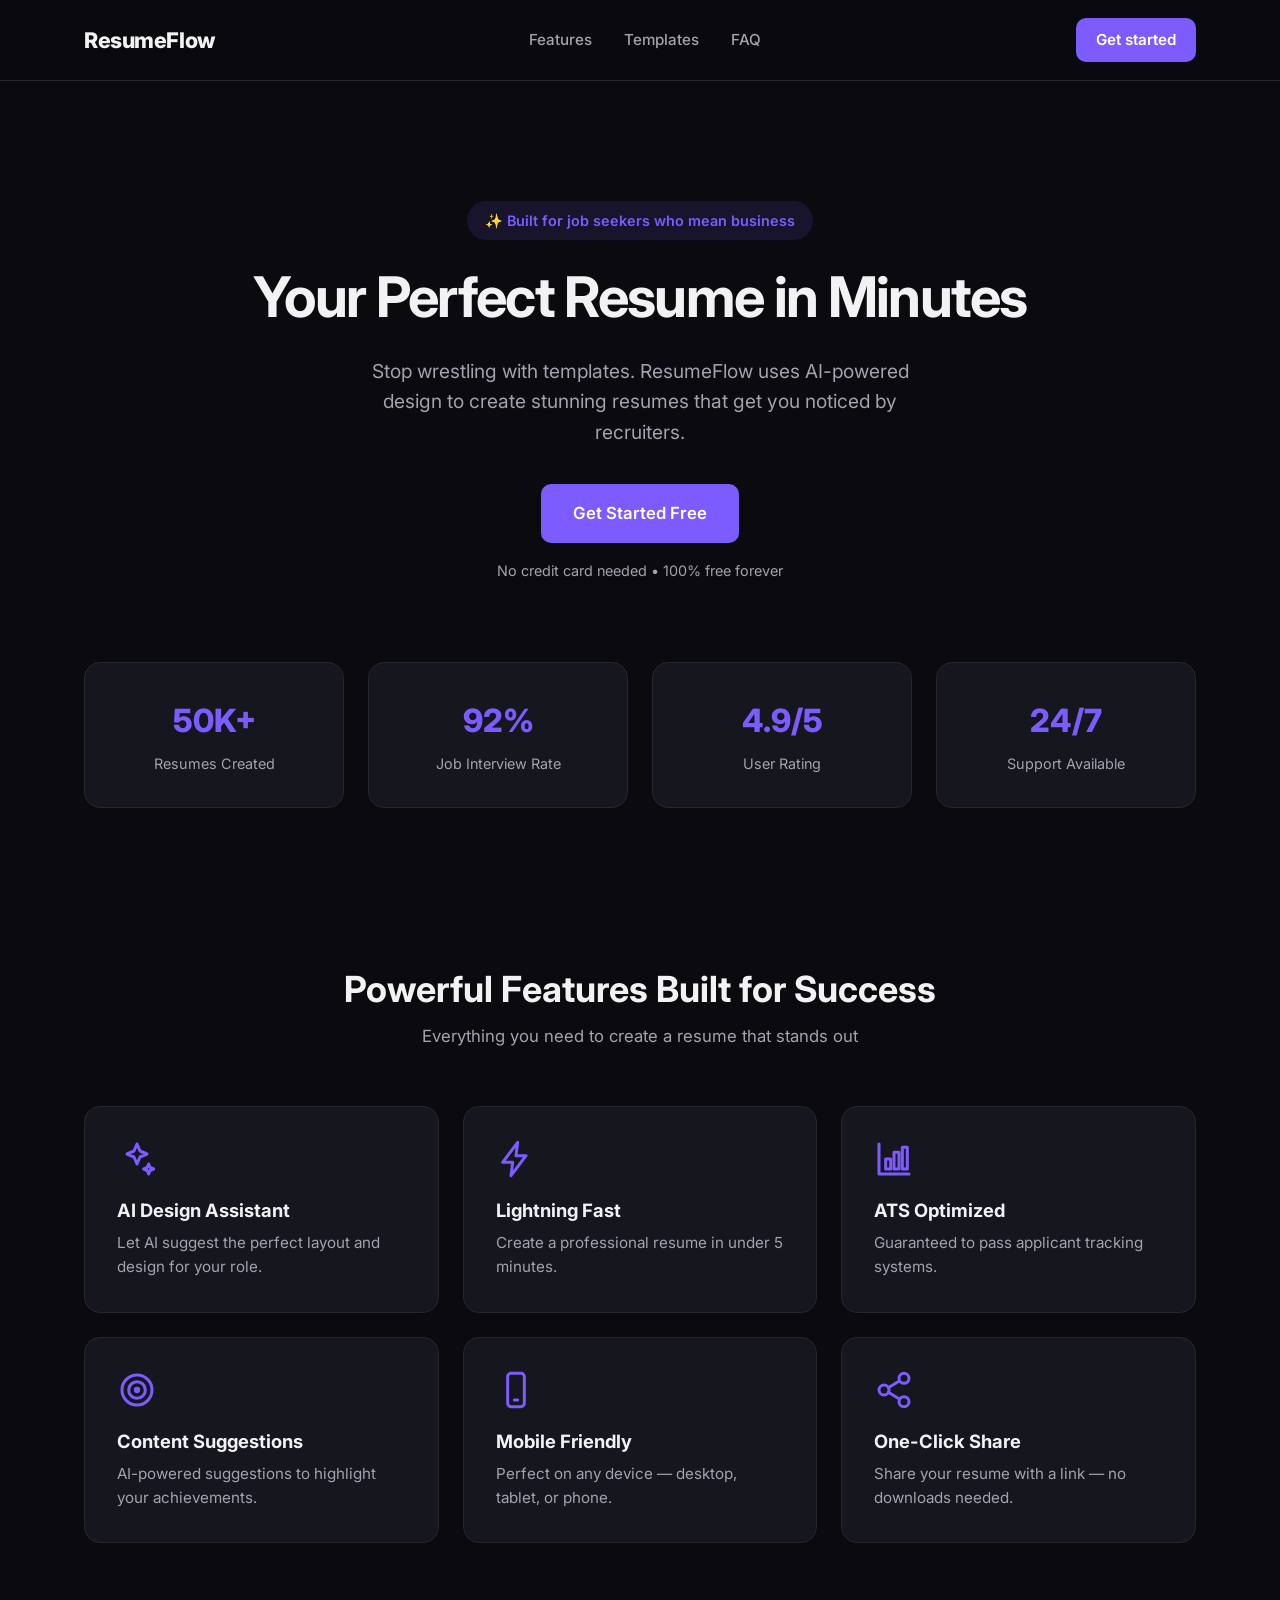
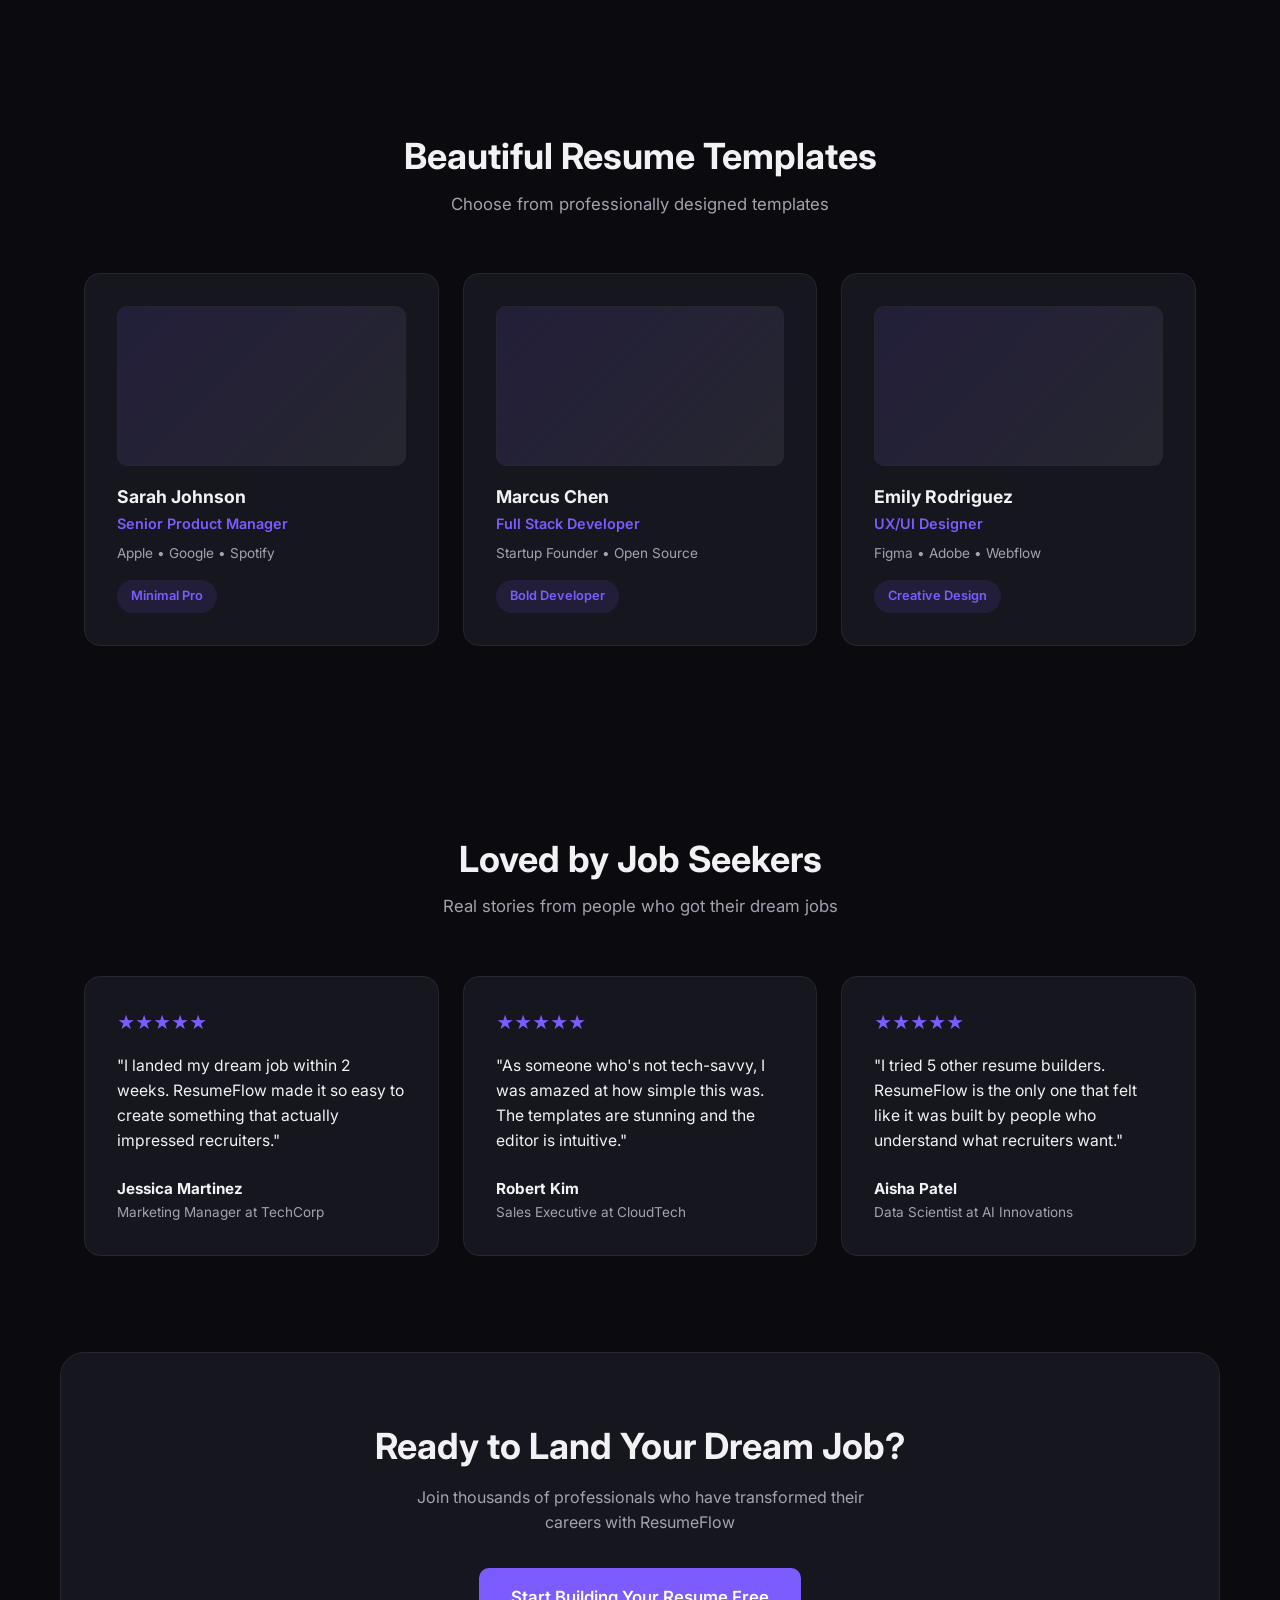
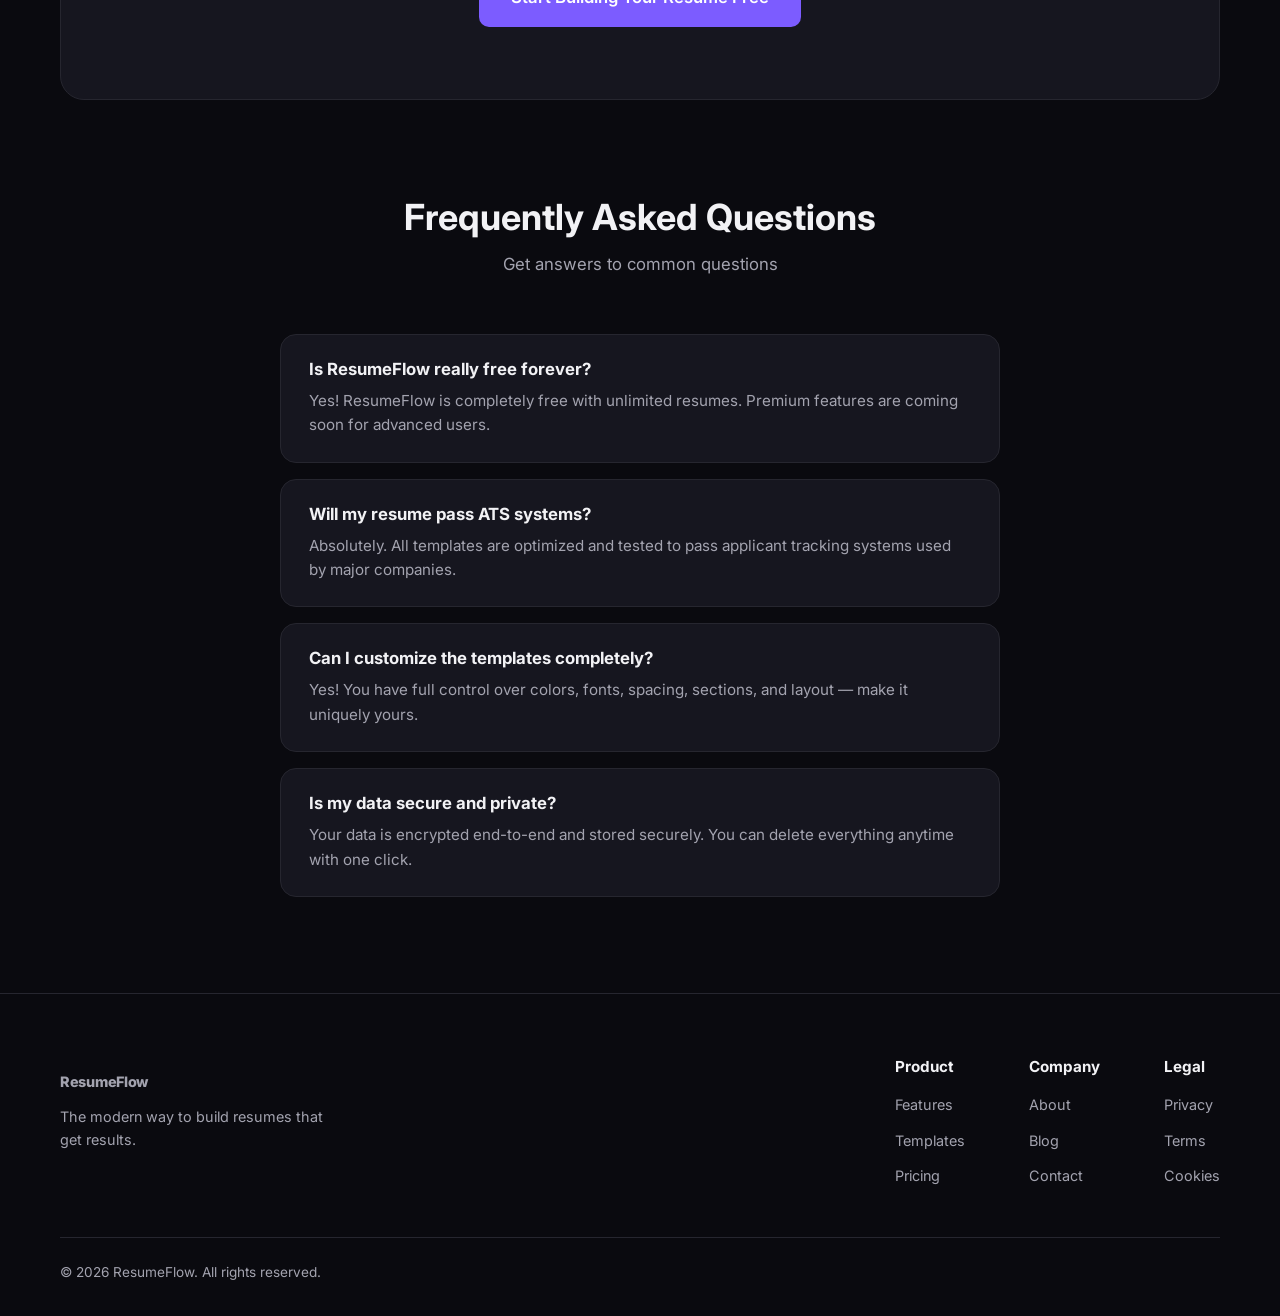
==== index.html @ ab1d0e06 "resume product landing page" ====
<!DOCTYPE html>
<html lang="en">
<head>
  <meta charset="UTF-8" />
  <meta name="viewport" content="width=device-width, initial-scale=1.0" />
  <title>ResumeFlow — Build Your Professional Resume Online</title>
  <meta name="description" content="Create a stunning resume in minutes with ResumeFlow. Professional templates, easy editing, and instant export. Free forever." />
  <link rel="preconnect" href="https://fonts.googleapis.com">
  <link rel="preconnect" href="https://fonts.gstatic.com" crossorigin>
  <link href="https://fonts.googleapis.com/css2?family=Inter:wght@400;500;600;700;800&display=swap" rel="stylesheet">
  <link rel="stylesheet" href="style.css" />
</head>
<body>

  <header class="site-header">
    <nav class="navbar">
      <a href="#" class="logo">ResumeFlow</a>
      <ul class="nav-links">
        <li><a href="#features">Features</a></li>
        <li><a href="#templates">Templates</a></li>
        <li><a href="#faq">FAQ</a></li>
      </ul>
      <a href="#" class="btn btn-primary btn-small">Get started</a>
    </nav>
  </header>

  <main>

    <!-- Hero -->
    <section class="hero">
      <p class="eyebrow">✨ Built for job seekers who mean business</p>
      <h1 id="hero-headline">Your Perfect Resume in Minutes</h1>
      <p class="hero-description">
        Stop wrestling with templates. ResumeFlow uses AI-powered design to create
        stunning resumes that get you noticed by recruiters.
      </p>
      <a href="#" class="btn btn-primary btn-large">Get Started Free</a>
      <p class="reassurance">No credit card needed &bull; 100% free forever</p>
    </section>

    <!-- Stats strip -->
    <section class="stats" aria-label="ResumeFlow usage statistics">
      <article class="stat-card">
        <p class="stat-number">50K+</p>
        <p class="stat-label">Resumes Created</p>
      </article>
      <article class="stat-card">
        <p class="stat-number">92%</p>
        <p class="stat-label">Job Interview Rate</p>
      </article>
      <article class="stat-card">
        <p class="stat-number">4.9/5</p>
        <p class="stat-label">User Rating</p>
      </article>
      <article class="stat-card">
        <p class="stat-number">24/7</p>
        <p class="stat-label">Support Available</p>
      </article>
    </section>

    <!-- Features -->
    <section class="features" id="features">
      <h2>Powerful Features Built for Success</h2>
      <p class="section-subtitle">Everything you need to create a resume that stands out</p>

      <div class="card-grid">
        <article class="card">
          <img src="images/icon-ai.svg" alt="AI design icon" class="card-icon" />
          <h3>AI Design Assistant</h3>
          <p>Let AI suggest the perfect layout and design for your role.</p>
        </article>
        <article class="card">
          <img src="images/icon-fast.svg" alt="Lightning bolt icon" class="card-icon" />
          <h3>Lightning Fast</h3>
          <p>Create a professional resume in under 5 minutes.</p>
        </article>
        <article class="card">
          <img src="images/icon-ats.svg" alt="Chart icon" class="card-icon" />
          <h3>ATS Optimized</h3>
          <p>Guaranteed to pass applicant tracking systems.</p>
        </article>
        <article class="card">
          <img src="images/icon-target.svg" alt="Target icon" class="card-icon" />
          <h3>Content Suggestions</h3>
          <p>AI-powered suggestions to highlight your achievements.</p>
        </article>
        <article class="card">
          <img src="images/icon-mobile.svg" alt="Mobile phone icon" class="card-icon" />
          <h3>Mobile Friendly</h3>
          <p>Perfect on any device — desktop, tablet, or phone.</p>
        </article>
        <article class="card">
          <img src="images/icon-share.svg" alt="Link icon" class="card-icon" />
          <h3>One-Click Share</h3>
          <p>Share your resume with a link — no downloads needed.</p>
        </article>
      </div>
    </section>

    <!-- Templates -->
    <section class="templates" id="templates">
      <h2>Beautiful Resume Templates</h2>
      <p class="section-subtitle">Choose from professionally designed templates</p>

      <div class="card-grid template-grid">
        <article class="card template-card">
          <div class="template-preview" aria-hidden="true"></div>
          <h3>Sarah Johnson</h3>
          <p class="template-role">Senior Product Manager</p>
          <p class="template-tags">Apple &bull; Google &bull; Spotify</p>
          <span class="template-label">Minimal Pro</span>
        </article>
        <article class="card template-card">
          <div class="template-preview" aria-hidden="true"></div>
          <h3>Marcus Chen</h3>
          <p class="template-role">Full Stack Developer</p>
          <p class="template-tags">Startup Founder &bull; Open Source</p>
          <span class="template-label">Bold Developer</span>
        </article>
        <article class="card template-card">
          <div class="template-preview" aria-hidden="true"></div>
          <h3>Emily Rodriguez</h3>
          <p class="template-role">UX/UI Designer</p>
          <p class="template-tags">Figma &bull; Adobe &bull; Webflow</p>
          <span class="template-label">Creative Design</span>
        </article>
      </div>
    </section>

    <!-- Testimonials -->
    <section class="testimonials">
      <h2>Loved by Job Seekers</h2>
      <p class="section-subtitle">Real stories from people who got their dream jobs</p>

      <div class="card-grid">
        <article class="card testimonial-card">
          <p class="stars" aria-label="5 out of 5 stars">★★★★★</p>
          <p class="quote">"I landed my dream job within 2 weeks. ResumeFlow made it so easy to create something that actually impressed recruiters."</p>
          <p class="testimonial-name">Jessica Martinez</p>
          <p class="testimonial-role">Marketing Manager at TechCorp</p>
        </article>
        <article class="card testimonial-card">
          <p class="stars" aria-label="5 out of 5 stars">★★★★★</p>
          <p class="quote">"As someone who's not tech-savvy, I was amazed at how simple this was. The templates are stunning and the editor is intuitive."</p>
          <p class="testimonial-name">Robert Kim</p>
          <p class="testimonial-role">Sales Executive at CloudTech</p>
        </article>
        <article class="card testimonial-card">
          <p class="stars" aria-label="5 out of 5 stars">★★★★★</p>
          <p class="quote">"I tried 5 other resume builders. ResumeFlow is the only one that felt like it was built by people who understand what recruiters want."</p>
          <p class="testimonial-name">Aisha Patel</p>
          <p class="testimonial-role">Data Scientist at AI Innovations</p>
        </article>
      </div>
    </section>

    <!-- CTA band -->
    <section class="cta-band">
      <h2>Ready to Land Your Dream Job?</h2>
      <p>Join thousands of professionals who have transformed their careers with ResumeFlow</p>
      <a href="#" class="btn btn-primary btn-large">Start Building Your Resume Free</a>
    </section>

    <!-- FAQ -->
    <section class="faq" id="faq">
      <h2>Frequently Asked Questions</h2>
      <p class="section-subtitle">Get answers to common questions</p>

      <div class="faq-list">
        <article class="faq-item">
          <h3>Is ResumeFlow really free forever?</h3>
          <p>Yes! ResumeFlow is completely free with unlimited resumes. Premium features are coming soon for advanced users.</p>
        </article>
        <article class="faq-item">
          <h3>Will my resume pass ATS systems?</h3>
          <p>Absolutely. All templates are optimized and tested to pass applicant tracking systems used by major companies.</p>
        </article>
        <article class="faq-item">
          <h3>Can I customize the templates completely?</h3>
          <p>Yes! You have full control over colors, fonts, spacing, sections, and layout — make it uniquely yours.</p>
        </article>
        <article class="faq-item">
          <h3>Is my data secure and private?</h3>
          <p>Your data is encrypted end-to-end and stored securely. You can delete everything anytime with one click.</p>
        </article>
      </div>
    </section>

  </main>

  <footer class="site-footer">
    <div class="footer-top">
      <div class="footer-brand">
        <p class="logo">ResumeFlow</p>
        <p>The modern way to build resumes that get results.</p>
      </div>

      <div class="footer-links">
        <div class="footer-col">
          <h4>Product</h4>
          <ul>
            <li><a href="#features">Features</a></li>
            <li><a href="#templates">Templates</a></li>
            <li><a href="#">Pricing</a></li>
          </ul>
        </div>
        <div class="footer-col">
          <h4>Company</h4>
          <ul>
            <li><a href="#">About</a></li>
            <li><a href="#">Blog</a></li>
            <li><a href="#">Contact</a></li>
          </ul>
        </div>
        <div class="footer-col">
          <h4>Legal</h4>
          <ul>
            <li><a href="#">Privacy</a></li>
            <li><a href="#">Terms</a></li>
            <li><a href="#">Cookies</a></li>
          </ul>
        </div>
      </div>
    </div>

    <p class="copyright">&copy; <span id="year"></span> ResumeFlow. All rights reserved.</p>
  </footer>

  <script src="script.js"></script>
</body>
</html>
---- style.css ----
/* -------------------------------------------------
   ResumeFlow — style.css
   Dark theme, single violet accent, rounded cards
------------------------------------------------- */

:root {
  --bg: #0a0a0f;
  --bg-alt: #111117;
  --card-bg: #16161f;
  --card-border: #26262f;
  --text: #f2f2f5;
  --text-muted: #a3a3af;
  --accent: #7c5cff;
  --accent-hover: #6a49f2;
  --accent-soft: rgba(124, 92, 255, 0.12);
  --radius: 16px;
  --max-width: 1160px;
}

* {
  margin: 0;
  padding: 0;
  box-sizing: border-box;
}

body {
  background-color: var(--bg);
  color: var(--text);
  font-family: "Inter", system-ui, -apple-system, sans-serif;
  line-height: 1.6;
  -webkit-font-smoothing: antialiased;
}

img {
  max-width: 100%;
  display: block;
}

a {
  color: inherit;
  text-decoration: none;
}

section {
  padding: 96px 24px;
  max-width: var(--max-width);
  margin: 0 auto;
}

h1, h2, h3, h4 {
  font-weight: 700;
  line-height: 1.2;
}

h2 {
  font-size: 2.25rem;
  text-align: center;
}

.section-subtitle {
  text-align: center;
  color: var(--text-muted);
  margin-top: 12px;
  font-size: 1.05rem;
}

/* Buttons */
.btn {
  display: inline-block;
  border-radius: 10px;
  font-weight: 600;
  text-align: center;
  transition: background-color 0.2s ease, transform 0.15s ease;
}

.btn-primary {
  background-color: var(--accent);
  color: #ffffff;
}

.btn-primary:hover {
  background-color: var(--accent-hover);
  transform: translateY(-1px);
}

.btn-small {
  padding: 10px 20px;
  font-size: 0.95rem;
}

.btn-large {
  padding: 16px 32px;
  font-size: 1.05rem;
}

/* Header / Nav */
.site-header {
  border-bottom: 1px solid var(--card-border);
  background-color: rgba(10, 10, 15, 0.85);
  backdrop-filter: blur(8px);
  position: sticky;
  top: 0;
  z-index: 10;
}

.navbar {
  max-width: var(--max-width);
  margin: 0 auto;
  padding: 18px 24px;
  display: flex;
  align-items: center;
  justify-content: space-between;
  gap: 24px;
}

.logo {
  font-size: 1.35rem;
  font-weight: 800;
  letter-spacing: -0.02em;
}

.nav-links {
  list-style: none;
  display: flex;
  gap: 32px;
  flex: 1;
  justify-content: center;
}

.nav-links a {
  color: var(--text-muted);
  font-weight: 500;
  font-size: 0.95rem;
}

.nav-links a:hover {
  color: var(--text);
}

/* Hero */
.hero {
  text-align: center;
  padding-top: 120px;
  padding-bottom: 80px;
}

.eyebrow {
  display: inline-block;
  background-color: var(--accent-soft);
  color: var(--accent);
  padding: 8px 18px;
  border-radius: 999px;
  font-size: 0.9rem;
  font-weight: 600;
  margin-bottom: 24px;
}

.hero h1 {
  font-size: 3.5rem;
  letter-spacing: -0.03em;
  max-width: 780px;
  margin: 0 auto 24px;
}

.hero-description {
  color: var(--text-muted);
  font-size: 1.2rem;
  max-width: 600px;
  margin: 0 auto 36px;
}

.reassurance {
  color: var(--text-muted);
  font-size: 0.9rem;
  margin-top: 16px;
}

/* Stats strip */
.stats {
  display: grid;
  grid-template-columns: repeat(4, 1fr);
  gap: 24px;
  padding-top: 0;
  padding-bottom: 64px;
}

.stat-card {
  text-align: center;
  padding: 32px 16px;
  background-color: var(--card-bg);
  border: 1px solid var(--card-border);
  border-radius: var(--radius);
}

.stat-number {
  font-size: 2rem;
  font-weight: 800;
  color: var(--accent);
}

.stat-label {
  color: var(--text-muted);
  font-size: 0.9rem;
  margin-top: 6px;
}

/* Card grid (shared by features, templates, testimonials) */
.card-grid {
  display: grid;
  grid-template-columns: repeat(3, 1fr);
  gap: 24px;
  margin-top: 56px;
}

.card {
  background-color: var(--card-bg);
  border: 1px solid var(--card-border);
  border-radius: var(--radius);
  padding: 32px;
}

/* Features */
.card-icon {
  width: 40px;
  height: 40px;
  margin-bottom: 20px;
}

.features .card h3 {
  font-size: 1.15rem;
  margin-bottom: 10px;
}

.features .card p {
  color: var(--text-muted);
  font-size: 0.95rem;
}

/* Templates */
.template-preview {
  height: 160px;
  border-radius: 10px;
  margin-bottom: 20px;
  background: linear-gradient(135deg, var(--accent-soft), var(--card-border));
  border: 1px solid var(--card-border);
}

.template-card h3 {
  font-size: 1.1rem;
  margin-bottom: 4px;
}

.template-role {
  color: var(--accent);
  font-size: 0.9rem;
  font-weight: 600;
  margin-bottom: 8px;
}

.template-tags {
  color: var(--text-muted);
  font-size: 0.85rem;
  margin-bottom: 16px;
}

.template-label {
  display: inline-block;
  background-color: var(--accent-soft);
  color: var(--accent);
  font-size: 0.8rem;
  font-weight: 600;
  padding: 6px 14px;
  border-radius: 999px;
}

/* Testimonials */
.stars {
  color: var(--accent);
  font-size: 1.1rem;
  margin-bottom: 16px;
}

.quote {
  font-size: 0.98rem;
  margin-bottom: 24px;
}

.testimonial-name {
  font-weight: 700;
  font-size: 0.95rem;
}

.testimonial-role {
  color: var(--text-muted);
  font-size: 0.85rem;
}

/* CTA band */
.cta-band {
  text-align: center;
  background-color: var(--card-bg);
  border: 1px solid var(--card-border);
  border-radius: 24px;
  max-width: var(--max-width);
  padding: 72px 24px;
}

.cta-band h2 {
  margin-bottom: 16px;
}

.cta-band p {
  color: var(--text-muted);
  max-width: 500px;
  margin: 0 auto 32px;
}

/* FAQ */
.faq-list {
  max-width: 720px;
  margin: 56px auto 0;
  display: flex;
  flex-direction: column;
  gap: 16px;
}

.faq-item {
  background-color: var(--card-bg);
  border: 1px solid var(--card-border);
  border-radius: var(--radius);
  padding: 24px 28px;
}

.faq-item h3 {
  font-size: 1.05rem;
  margin-bottom: 10px;
}

.faq-item p {
  color: var(--text-muted);
  font-size: 0.95rem;
}

/* Footer */
.site-footer {
  border-top: 1px solid var(--card-border);
  padding: 64px 24px 32px;
}

.footer-top {
  max-width: var(--max-width);
  margin: 0 auto;
  display: flex;
  justify-content: space-between;
  gap: 48px;
  flex-wrap: wrap;
  margin-bottom: 48px;
}

.footer-brand p {
  color: var(--text-muted);
  margin-top: 12px;
  max-width: 280px;
  font-size: 0.9rem;
}

.footer-links {
  display: flex;
  gap: 64px;
  flex-wrap: wrap;
}

.footer-col h4 {
  font-size: 0.95rem;
  margin-bottom: 16px;
}

.footer-col ul {
  list-style: none;
  display: flex;
  flex-direction: column;
  gap: 10px;
}

.footer-col a {
  color: var(--text-muted);
  font-size: 0.9rem;
}

.footer-col a:hover {
  color: var(--text);
}

.copyright {
  max-width: var(--max-width);
  margin: 0 auto;
  color: var(--text-muted);
  font-size: 0.85rem;
  border-top: 1px solid var(--card-border);
  padding-top: 24px;
}

/* -------------------------------------------------
   Responsive
------------------------------------------------- */

@media (max-width: 900px) {
  .stats {
    grid-template-columns: repeat(2, 1fr);
  }

  .card-grid {
    grid-template-columns: repeat(2, 1fr);
  }

  .hero h1 {
    font-size: 2.75rem;
  }
}

@media (max-width: 640px) {
  section {
    padding: 64px 20px;
  }

  .navbar {
    flex-wrap: wrap;
    gap: 16px;
  }

  .nav-links {
    order: 3;
    width: 100%;
    justify-content: center;
    gap: 20px;
  }

  .hero {
    padding-top: 64px;
  }

  .hero h1 {
    font-size: 2.1rem;
  }

  .hero-description {
    font-size: 1.05rem;
  }

  .stats {
    grid-template-columns: 1fr 1fr;
  }

  .card-grid {
    grid-template-columns: 1fr;
  }

  .footer-top {
    flex-direction: column;
  }

  .footer-links {
    gap: 32px;
  }
}
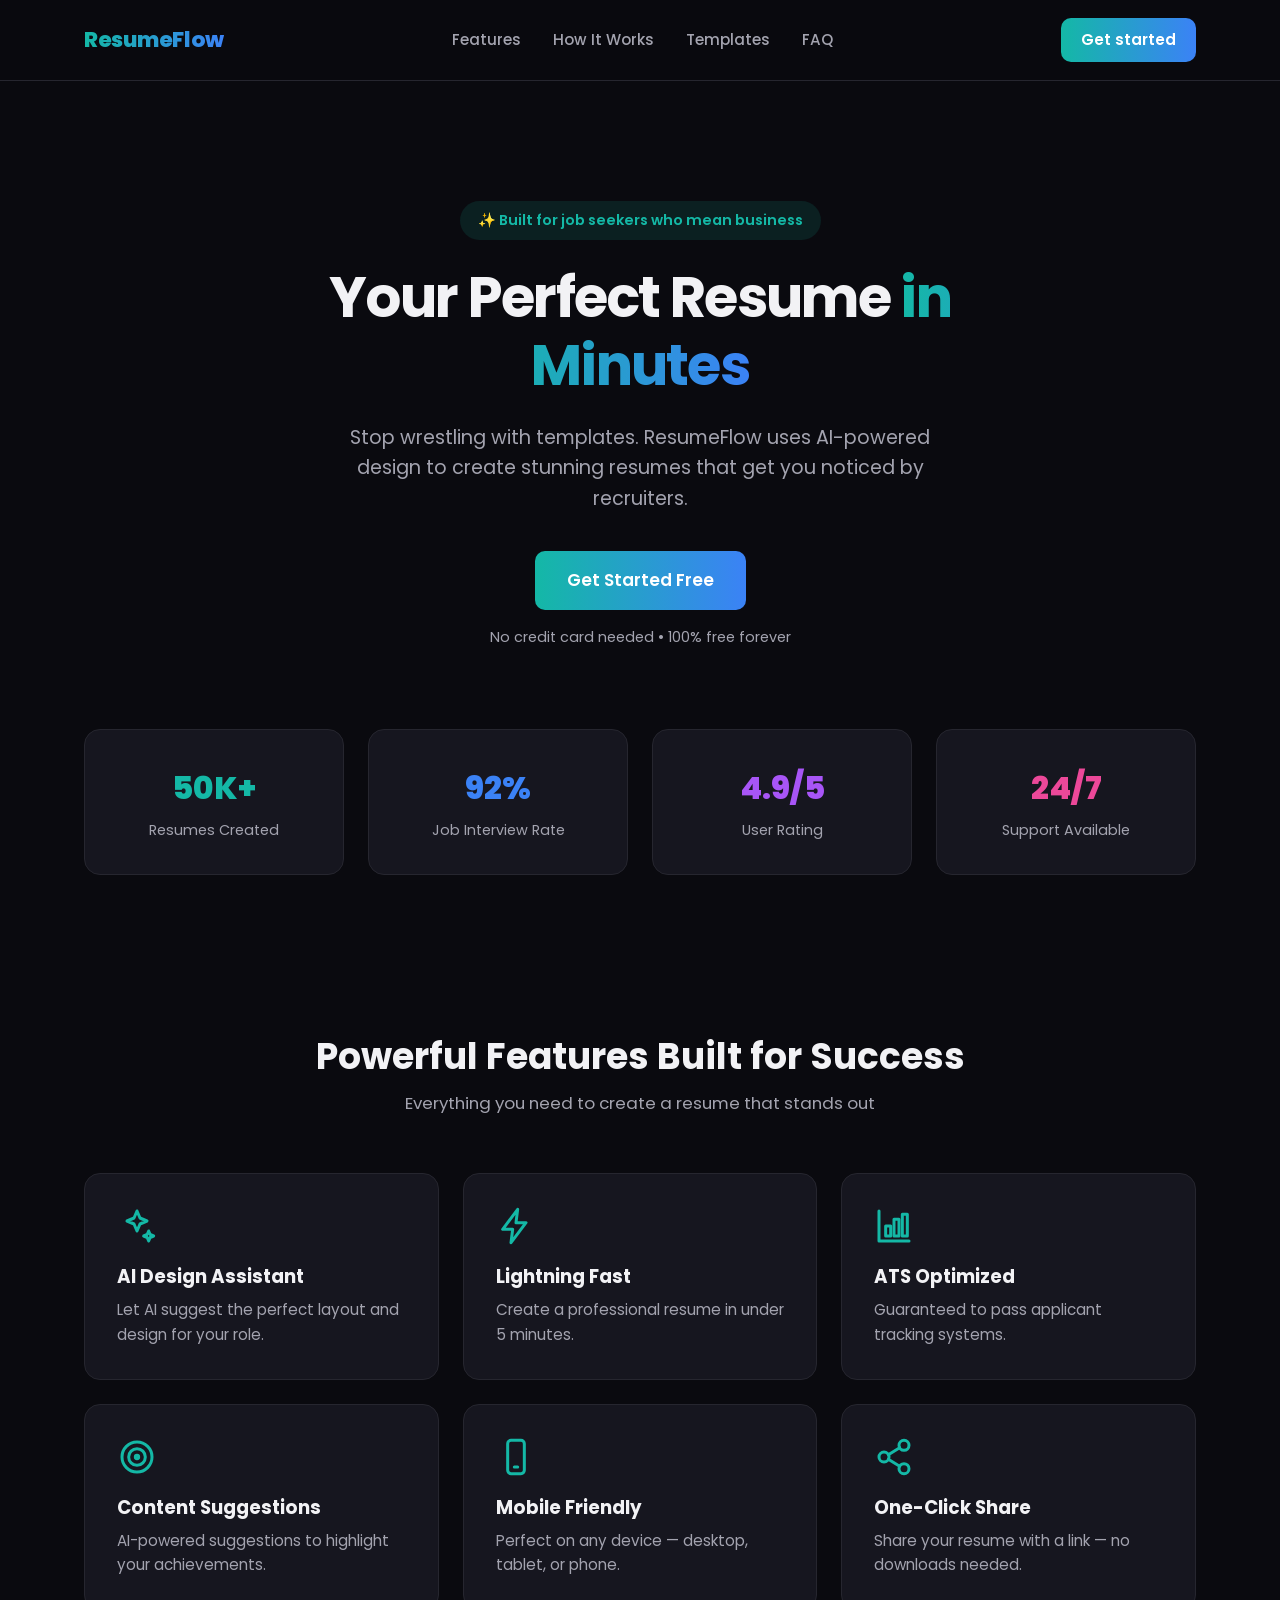
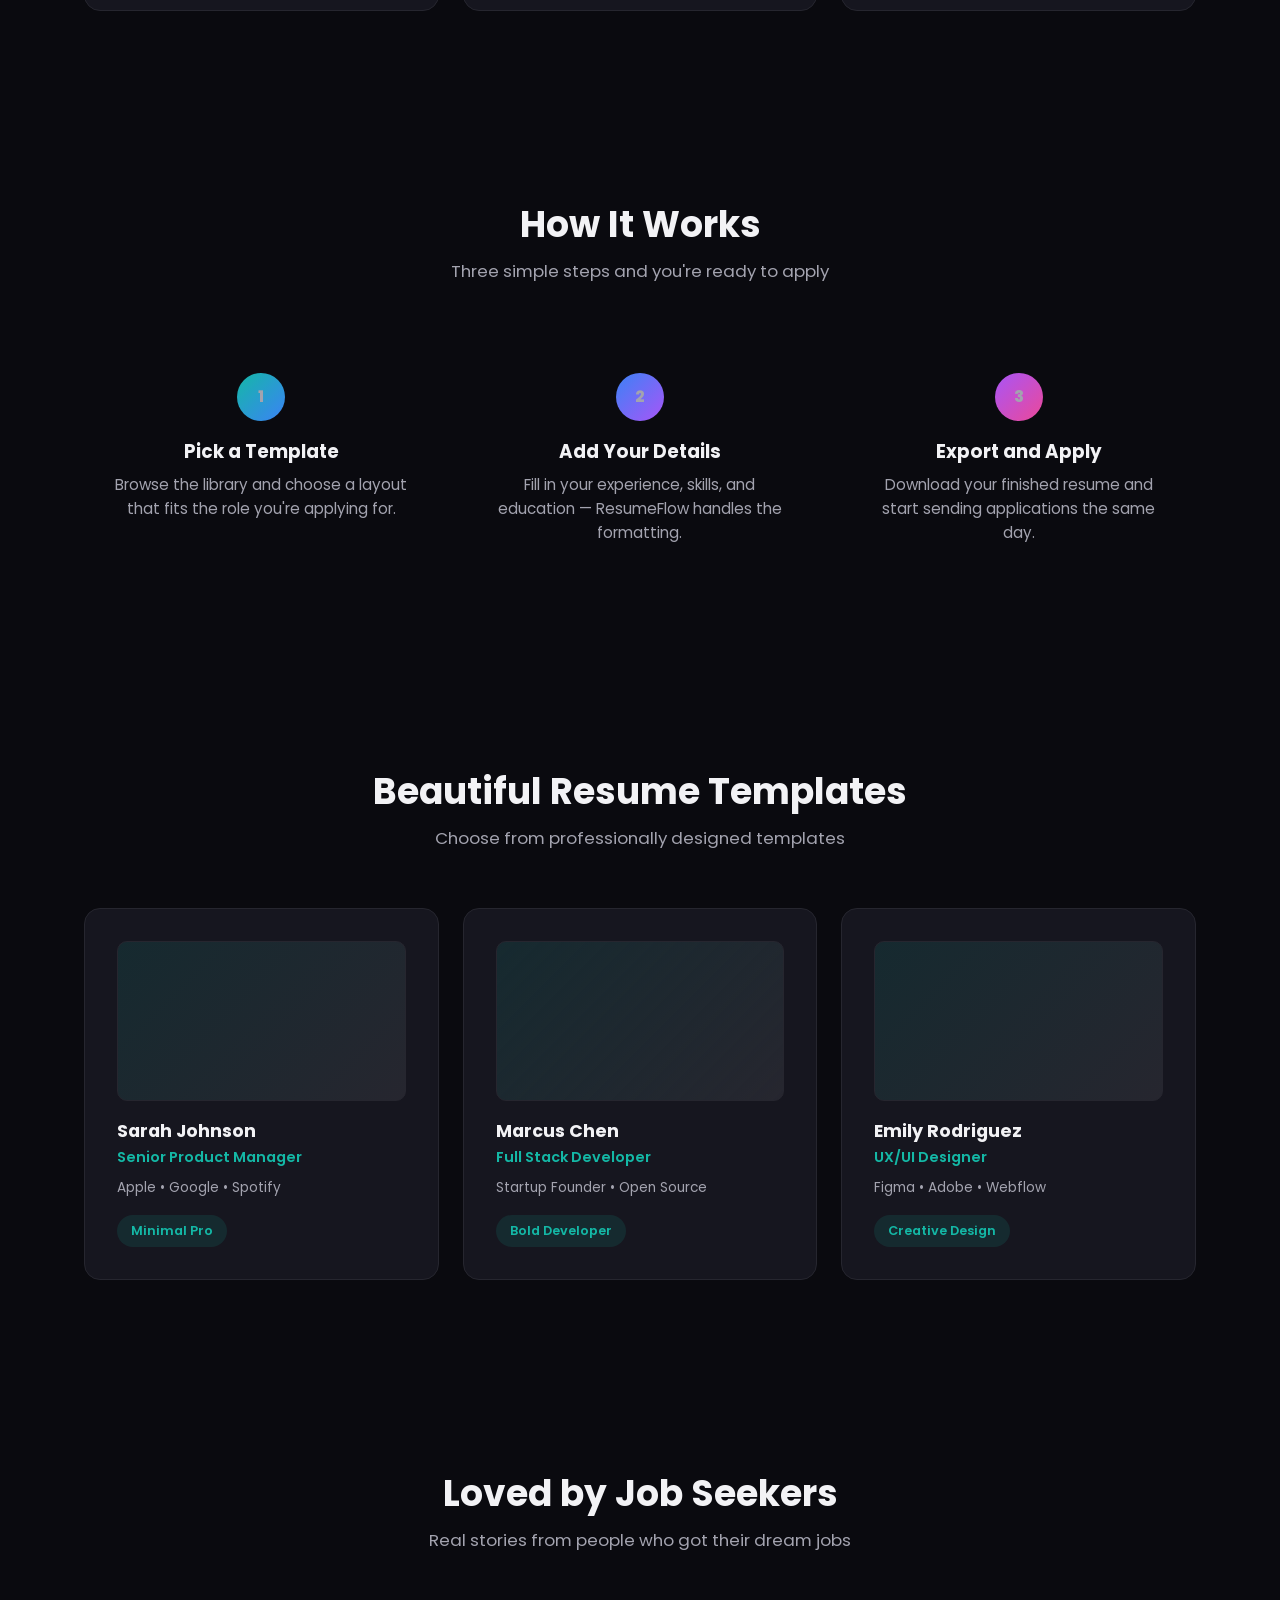
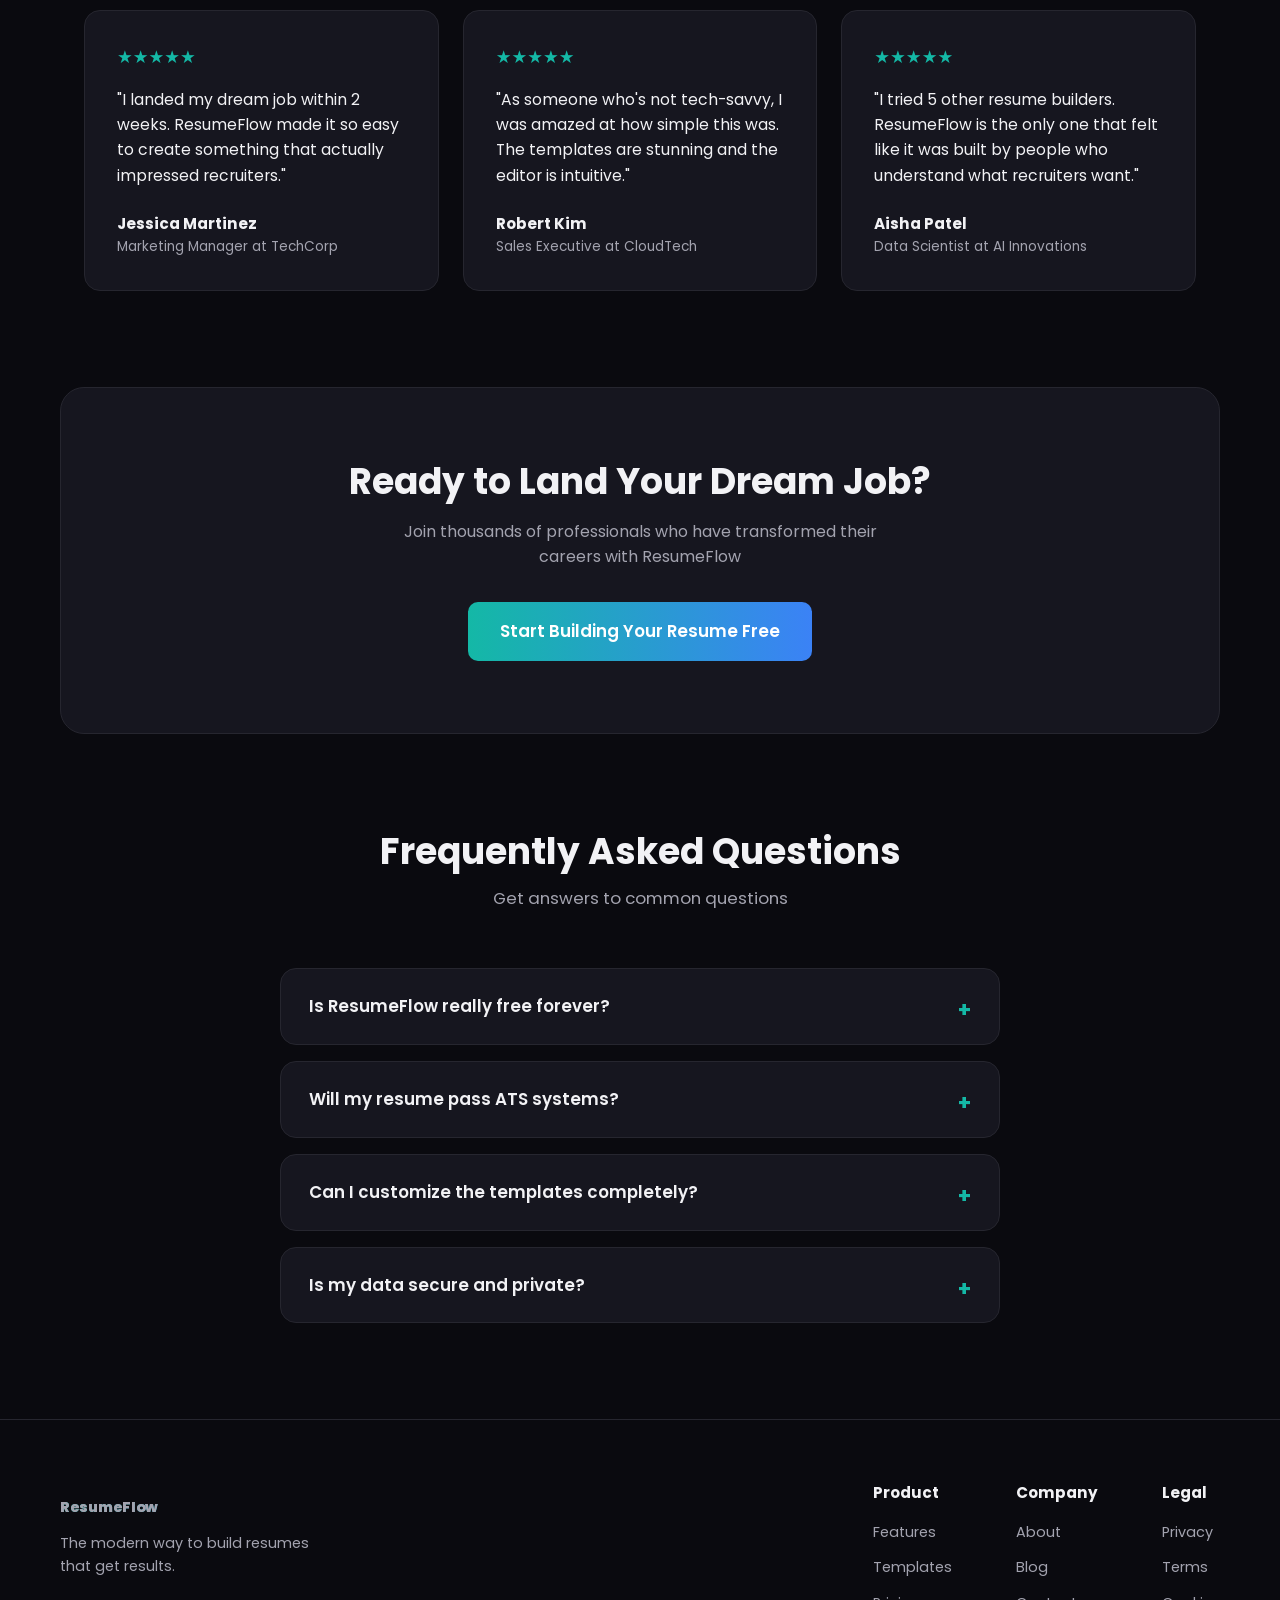
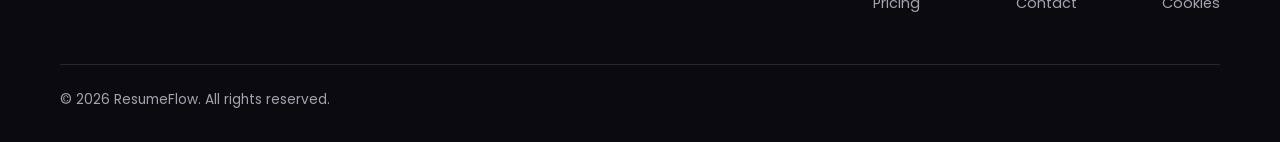
==== commit 689350bd: "update colors typography and add how it works section" ====
--- a/index.html
+++ b/index.html
@@ -7,7 +7,7 @@
   <meta name="description" content="Create a stunning resume in minutes with ResumeFlow. Professional templates, easy editing, and instant export. Free forever." />
   <link rel="preconnect" href="https://fonts.googleapis.com">
   <link rel="preconnect" href="https://fonts.gstatic.com" crossorigin>
-  <link href="https://fonts.googleapis.com/css2?family=Inter:wght@400;500;600;700;800&display=swap" rel="stylesheet">
+  <link href="https://fonts.googleapis.com/css2?family=Poppins:wght@400;500;600;700;800&display=swap" rel="stylesheet">
   <link rel="stylesheet" href="style.css" />
 </head>
 <body>
@@ -17,6 +17,7 @@
       <a href="#" class="logo">ResumeFlow</a>
       <ul class="nav-links">
         <li><a href="#features">Features</a></li>
+        <li><a href="#how-it-works">How It Works</a></li>
         <li><a href="#templates">Templates</a></li>
         <li><a href="#faq">FAQ</a></li>
       </ul>
@@ -28,8 +29,8 @@
 
     <!-- Hero -->
     <section class="hero">
-      <p class="eyebrow">✨ Built for job seekers who mean business</p>
-      <h1 id="hero-headline">Your Perfect Resume in Minutes</h1>
+      <p class="eyebrow" id="hero-eyebrow"></p>
+      <h1 id="hero-headline">Your Perfect Resume <strong class="highlight">in Minutes</strong></h1>
       <p class="hero-description">
         Stop wrestling with templates. ResumeFlow uses AI-powered design to create
         stunning resumes that get you noticed by recruiters.
@@ -41,19 +42,19 @@
     <!-- Stats strip -->
     <section class="stats" aria-label="ResumeFlow usage statistics">
       <article class="stat-card">
-        <p class="stat-number">50K+</p>
+        <p class="stat-number stat-teal">50K+</p>
         <p class="stat-label">Resumes Created</p>
       </article>
       <article class="stat-card">
-        <p class="stat-number">92%</p>
+        <p class="stat-number stat-blue">92%</p>
         <p class="stat-label">Job Interview Rate</p>
       </article>
       <article class="stat-card">
-        <p class="stat-number">4.9/5</p>
+        <p class="stat-number stat-purple">4.9/5</p>
         <p class="stat-label">User Rating</p>
       </article>
       <article class="stat-card">
-        <p class="stat-number">24/7</p>
+        <p class="stat-number stat-pink">24/7</p>
         <p class="stat-label">Support Available</p>
       </article>
     </section>
@@ -93,6 +94,30 @@
           <img src="images/icon-share.svg" alt="Link icon" class="card-icon" />
           <h3>One-Click Share</h3>
           <p>Share your resume with a link — no downloads needed.</p>
+        </article>
+      </div>
+    </section>
+
+    <!-- How It Works -->
+    <section class="how-it-works" id="how-it-works">
+      <h2>How It Works</h2>
+      <p class="section-subtitle">Three simple steps and you're ready to apply</p>
+
+      <div class="steps-grid">
+        <article class="step-card">
+          <p class="step-number">1</p>
+          <h3>Pick a Template</h3>
+          <p>Browse the library and choose a layout that fits the role you're applying for.</p>
+        </article>
+        <article class="step-card">
+          <p class="step-number">2</p>
+          <h3>Add Your Details</h3>
+          <p>Fill in your experience, skills, and education — ResumeFlow handles the formatting.</p>
+        </article>
+        <article class="step-card">
+          <p class="step-number">3</p>
+          <h3>Export and Apply</h3>
+          <p>Download your finished resume and start sending applications the same day.</p>
         </article>
       </div>
     </section>
@@ -168,20 +193,28 @@
 
       <div class="faq-list">
         <article class="faq-item">
-          <h3>Is ResumeFlow really free forever?</h3>
-          <p>Yes! ResumeFlow is completely free with unlimited resumes. Premium features are coming soon for advanced users.</p>
-        </article>
-        <article class="faq-item">
-          <h3>Will my resume pass ATS systems?</h3>
-          <p>Absolutely. All templates are optimized and tested to pass applicant tracking systems used by major companies.</p>
-        </article>
-        <article class="faq-item">
-          <h3>Can I customize the templates completely?</h3>
-          <p>Yes! You have full control over colors, fonts, spacing, sections, and layout — make it uniquely yours.</p>
-        </article>
-        <article class="faq-item">
-          <h3>Is my data secure and private?</h3>
-          <p>Your data is encrypted end-to-end and stored securely. You can delete everything anytime with one click.</p>
+          <details>
+            <summary>Is ResumeFlow really free forever?</summary>
+            <p>Yes! ResumeFlow is completely free with unlimited resumes. Premium features are coming soon for advanced users.</p>
+          </details>
+        </article>
+        <article class="faq-item">
+          <details>
+            <summary>Will my resume pass ATS systems?</summary>
+            <p>Absolutely. All templates are optimized and tested to pass applicant tracking systems used by major companies.</p>
+          </details>
+        </article>
+        <article class="faq-item">
+          <details>
+            <summary>Can I customize the templates completely?</summary>
+            <p>Yes! You have full control over colors, fonts, spacing, sections, and layout — make it uniquely yours.</p>
+          </details>
+        </article>
+        <article class="faq-item">
+          <details>
+            <summary>Is my data secure and private?</summary>
+            <p>Your data is encrypted end-to-end and stored securely. You can delete everything anytime with one click.</p>
+          </details>
         </article>
       </div>
     </section>
--- a/style.css
+++ b/style.css
@@ -1,6 +1,6 @@
 /* -------------------------------------------------
    ResumeFlow — style.css
-   Dark theme, single violet accent, rounded cards
+   Dark theme, teal-to-blue gradient accent, rounded cards
 ------------------------------------------------- */
 
 :root {
@@ -10,9 +10,11 @@
   --card-border: #26262f;
   --text: #f2f2f5;
   --text-muted: #a3a3af;
-  --accent: #7c5cff;
-  --accent-hover: #6a49f2;
-  --accent-soft: rgba(124, 92, 255, 0.12);
+  --accent: #14b8a6;
+  --accent-2: #3b82f6;
+  --accent-hover: #0d9488;
+  --accent-soft: rgba(20, 184, 166, 0.12);
+  --accent-gradient: linear-gradient(90deg, #14b8a6, #3b82f6);
   --radius: 16px;
   --max-width: 1160px;
 }
@@ -26,7 +28,7 @@
 body {
   background-color: var(--bg);
   color: var(--text);
-  font-family: "Inter", system-ui, -apple-system, sans-serif;
+  font-family: "Poppins", system-ui, -apple-system, sans-serif;
   line-height: 1.6;
   -webkit-font-smoothing: antialiased;
 }
@@ -74,12 +76,12 @@
 }
 
 .btn-primary {
-  background-color: var(--accent);
+  background: var(--accent-gradient);
   color: #ffffff;
 }
 
 .btn-primary:hover {
-  background-color: var(--accent-hover);
+  filter: brightness(1.08);
   transform: translateY(-1px);
 }
 
@@ -117,6 +119,10 @@
   font-size: 1.35rem;
   font-weight: 800;
   letter-spacing: -0.02em;
+  background: var(--accent-gradient);
+  -webkit-background-clip: text;
+  background-clip: text;
+  color: transparent;
 }
 
 .nav-links {
@@ -162,6 +168,14 @@
   margin: 0 auto 24px;
 }
 
+.hero h1 .highlight {
+  font-weight: inherit;
+  background: var(--accent-gradient);
+  -webkit-background-clip: text;
+  background-clip: text;
+  color: transparent;
+}
+
 .hero-description {
   color: var(--text-muted);
   font-size: 1.2rem;
@@ -195,7 +209,22 @@
 .stat-number {
   font-size: 2rem;
   font-weight: 800;
-  color: var(--accent);
+}
+
+.stat-teal {
+  color: #14b8a6;
+}
+
+.stat-blue {
+  color: #3b82f6;
+}
+
+.stat-purple {
+  color: #a855f7;
+}
+
+.stat-pink {
+  color: #ec4899;
 }
 
 .stat-label {
@@ -232,6 +261,52 @@
 }
 
 .features .card p {
+  color: var(--text-muted);
+  font-size: 0.95rem;
+}
+
+/* How It Works */
+.steps-grid {
+  display: grid;
+  grid-template-columns: repeat(3, 1fr);
+  gap: 24px;
+  margin-top: 56px;
+}
+
+.step-card {
+  text-align: center;
+  padding: 32px 24px;
+}
+
+.step-number {
+  width: 48px;
+  height: 48px;
+  line-height: 48px;
+  margin: 0 auto 20px;
+  border-radius: 50%;
+  color: #ffffff;
+  font-weight: 800;
+  font-size: 1.2rem;
+}
+
+.step-card:nth-child(1) .step-number {
+  background: linear-gradient(135deg, #14b8a6, #3b82f6);
+}
+
+.step-card:nth-child(2) .step-number {
+  background: linear-gradient(135deg, #3b82f6, #a855f7);
+}
+
+.step-card:nth-child(3) .step-number {
+  background: linear-gradient(135deg, #a855f7, #ec4899);
+}
+
+.step-card h3 {
+  font-size: 1.15rem;
+  margin-bottom: 10px;
+}
+
+.step-card p {
   color: var(--text-muted);
   font-size: 0.95rem;
 }
@@ -328,17 +403,40 @@
   background-color: var(--card-bg);
   border: 1px solid var(--card-border);
   border-radius: var(--radius);
-  padding: 24px 28px;
-}
-
-.faq-item h3 {
+  padding: 4px 28px;
+}
+
+.faq-item details {
+  padding: 20px 0;
+}
+
+.faq-item summary {
   font-size: 1.05rem;
-  margin-bottom: 10px;
-}
-
-.faq-item p {
-  color: var(--text-muted);
-  font-size: 0.95rem;
+  font-weight: 600;
+  cursor: pointer;
+  list-style: none;
+}
+
+.faq-item summary::-webkit-details-marker {
+  display: none;
+}
+
+.faq-item summary::after {
+  content: "+";
+  float: right;
+  color: var(--accent);
+  font-size: 1.3rem;
+  font-weight: 700;
+}
+
+.faq-item details[open] summary::after {
+  content: "−";
+}
+
+.faq-item details p {
+  color: var(--text-muted);
+  font-size: 0.95rem;
+  margin-top: 14px;
 }
 
 /* Footer */
@@ -413,6 +511,11 @@
     grid-template-columns: repeat(2, 1fr);
   }
 
+  .steps-grid {
+    grid-template-columns: 1fr;
+    gap: 40px;
+  }
+
   .hero h1 {
     font-size: 2.75rem;
   }
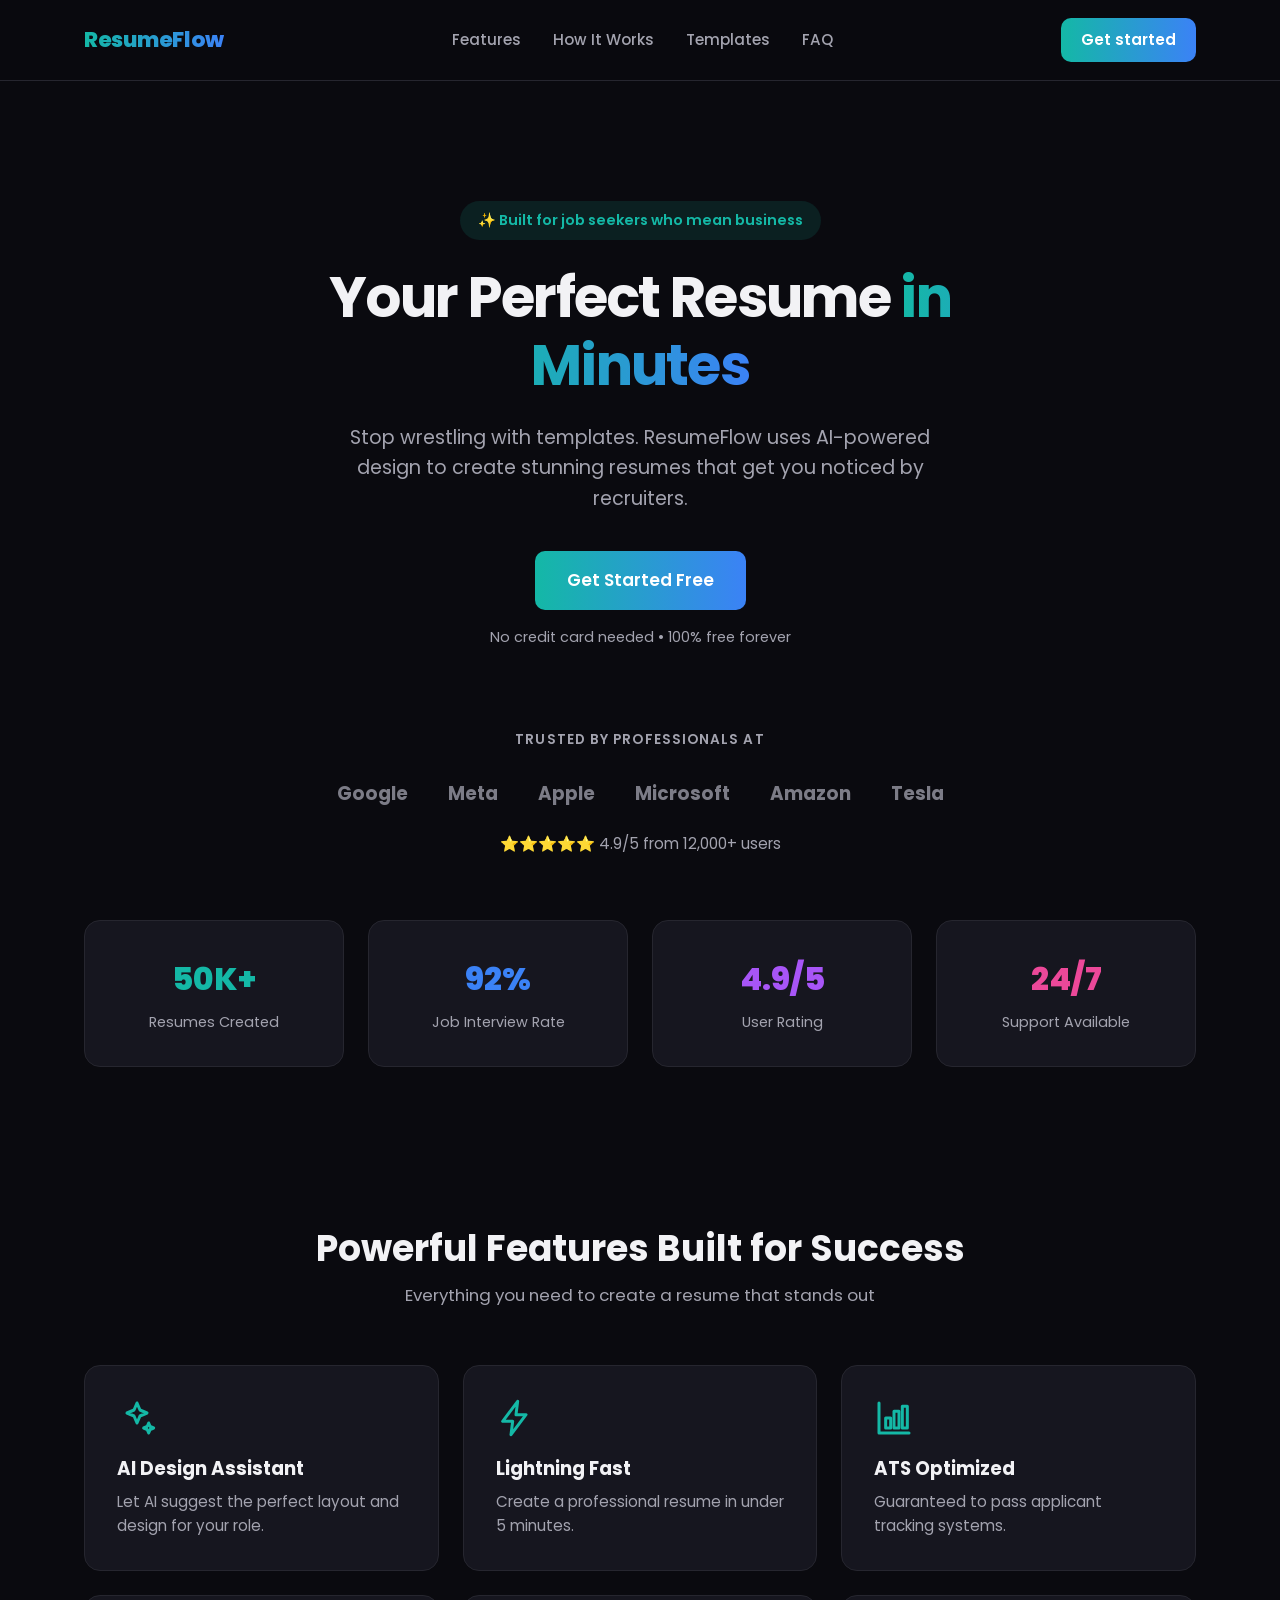
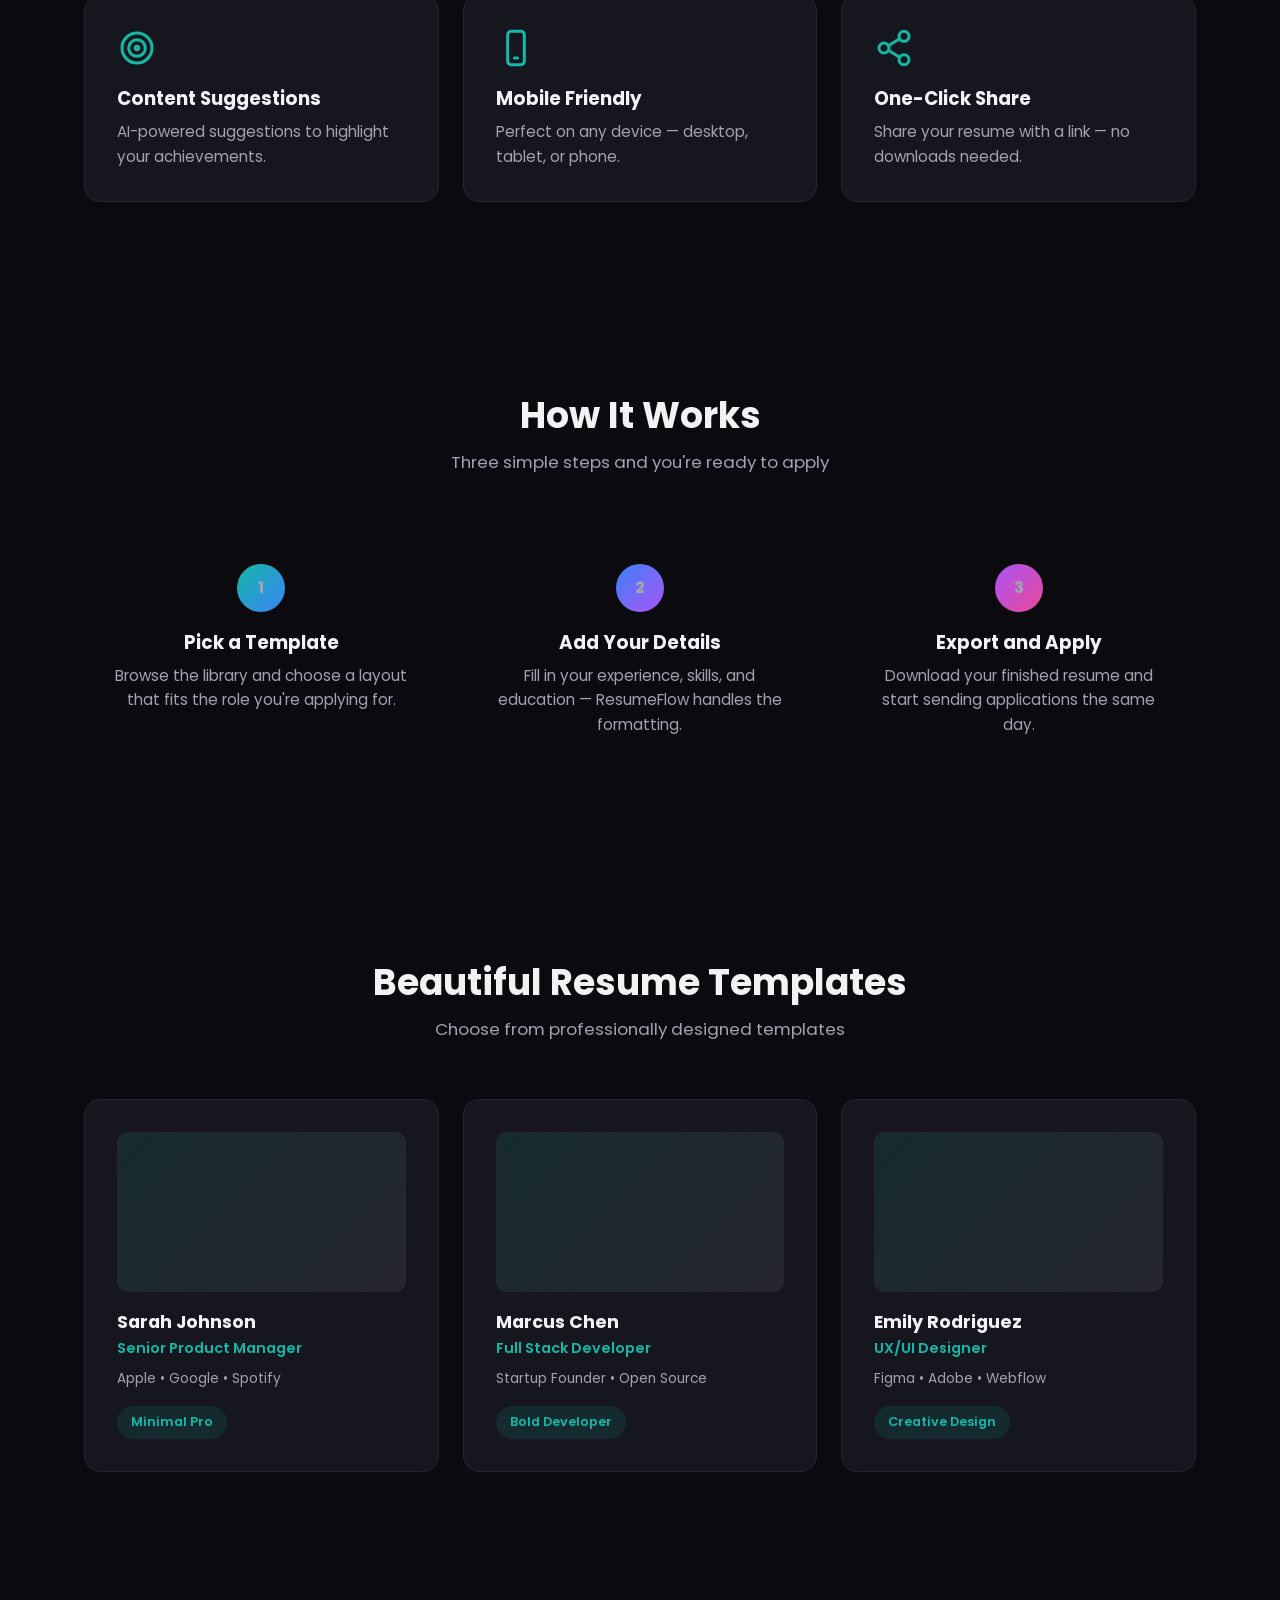
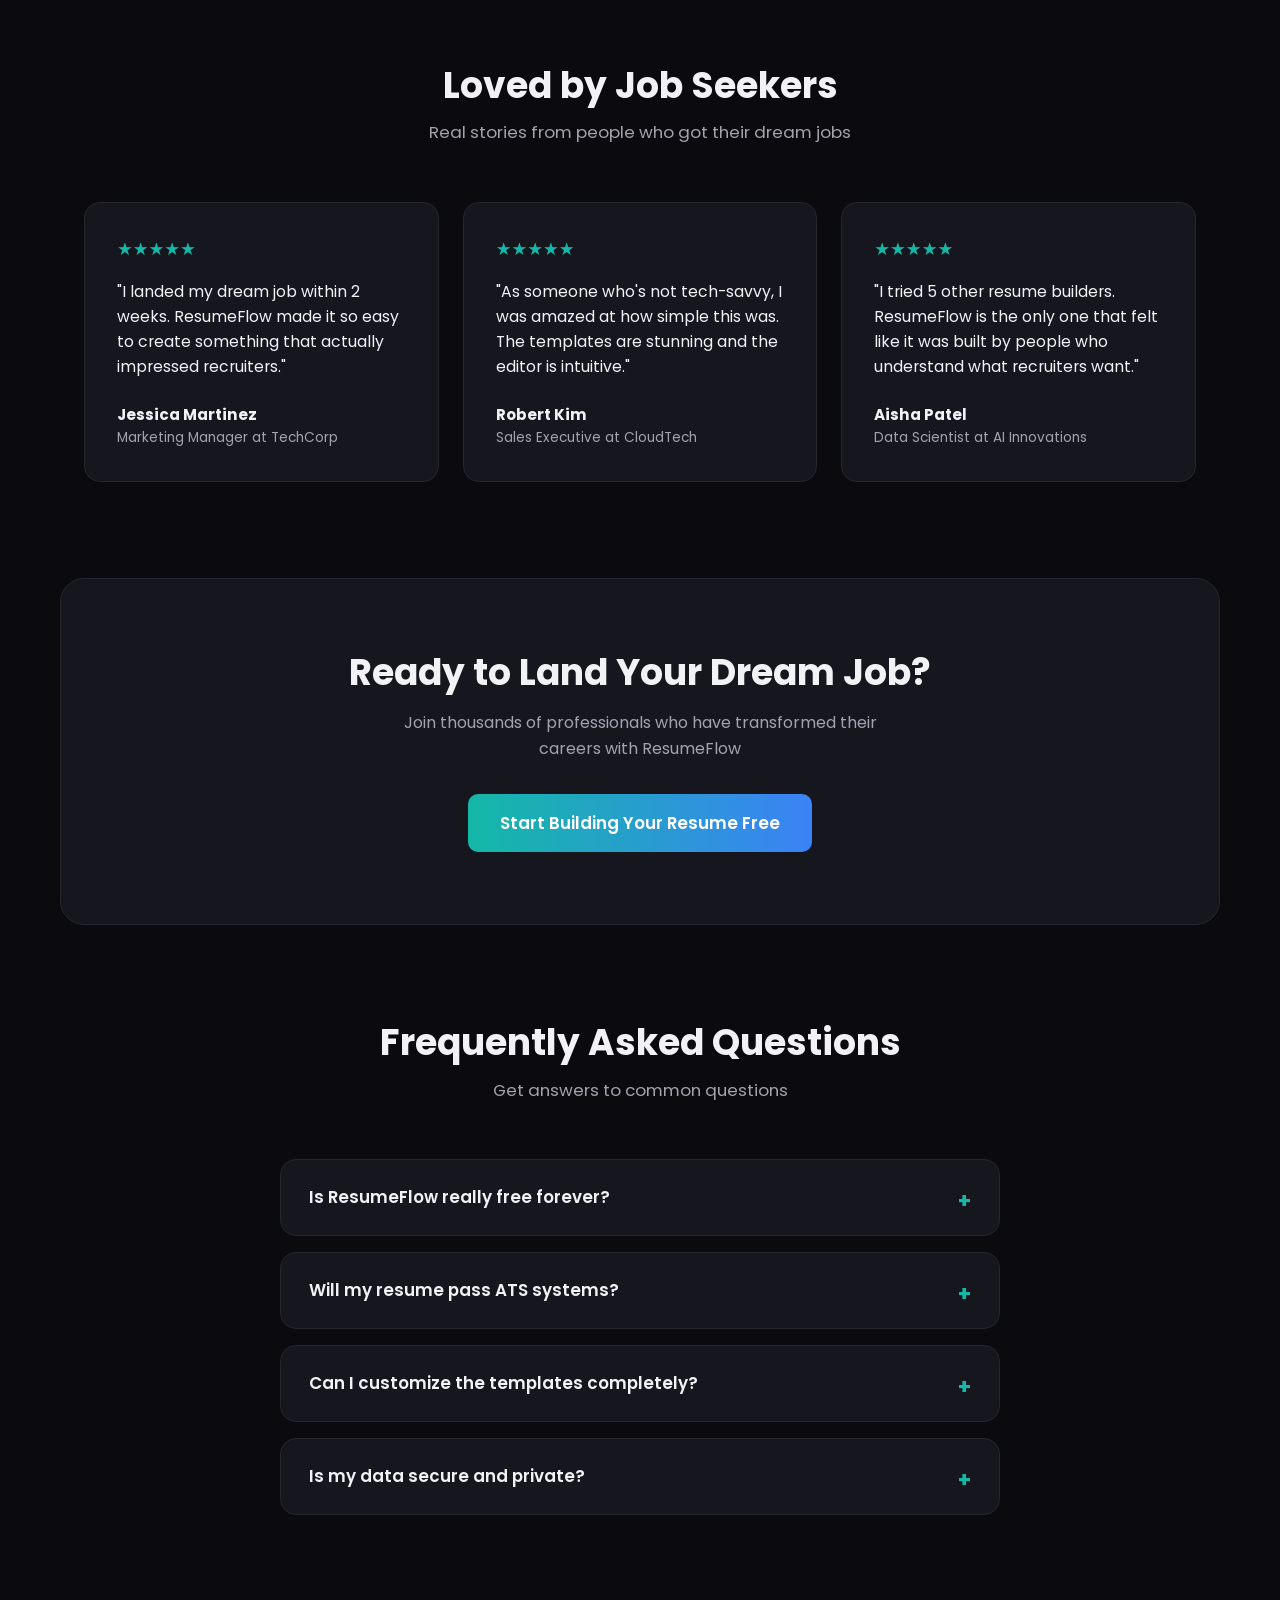
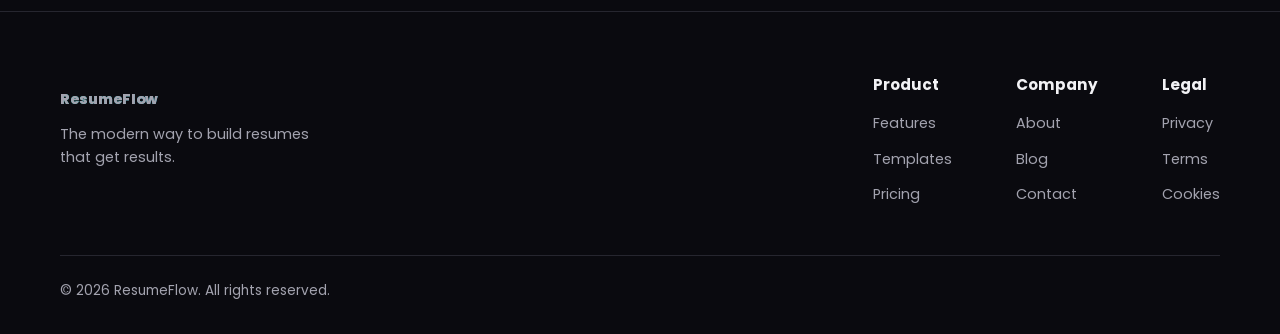
==== commit 54e6ab14: "add trusted-by section and clean up styles" ====
--- a/index.html
+++ b/index.html
@@ -37,6 +37,20 @@
       </p>
       <a href="#" class="btn btn-primary btn-large">Get Started Free</a>
       <p class="reassurance">No credit card needed &bull; 100% free forever</p>
+    </section>
+
+    <!-- Trusted By -->
+    <section class="trusted-by" aria-label="Companies whose employees trust ResumeFlow">
+      <p class="trusted-by-label">Trusted by Professionals at</p>
+      <ul class="logo-list">
+        <li>Google</li>
+        <li>Meta</li>
+        <li>Apple</li>
+        <li>Microsoft</li>
+        <li>Amazon</li>
+        <li>Tesla</li>
+      </ul>
+      <p class="trusted-by-rating" aria-label="4.9 out of 5 stars">⭐⭐⭐⭐⭐ 4.9/5 from 12,000+ users</p>
     </section>
 
     <!-- Stats strip -->
--- a/style.css
+++ b/style.css
@@ -1,8 +1,3 @@
-/* -------------------------------------------------
-   ResumeFlow — style.css
-   Dark theme, teal-to-blue gradient accent, rounded cards
-------------------------------------------------- */
-
 :root {
   --bg: #0a0a0f;
   --bg-alt: #111117;
@@ -66,7 +61,6 @@
   font-size: 1.05rem;
 }
 
-/* Buttons */
 .btn {
   display: inline-block;
   border-radius: 10px;
@@ -95,7 +89,6 @@
   font-size: 1.05rem;
 }
 
-/* Header / Nav */
 .site-header {
   border-bottom: 1px solid var(--card-border);
   background-color: rgba(10, 10, 15, 0.85);
@@ -143,7 +136,6 @@
   color: var(--text);
 }
 
-/* Hero */
 .hero {
   text-align: center;
   padding-top: 120px;
@@ -189,7 +181,49 @@
   margin-top: 16px;
 }
 
-/* Stats strip */
+.trusted-by {
+  text-align: center;
+  padding-top: 0;
+  padding-bottom: 64px;
+}
+
+.trusted-by-label {
+  color: var(--text-muted);
+  font-size: 0.85rem;
+  font-weight: 600;
+  text-transform: uppercase;
+  letter-spacing: 0.08em;
+  margin-bottom: 28px;
+}
+
+.logo-list {
+  list-style: none;
+  display: flex;
+  flex-wrap: wrap;
+  justify-content: center;
+  align-items: center;
+  gap: 40px;
+  margin-bottom: 24px;
+}
+
+.logo-list li {
+  font-weight: 700;
+  font-size: 1.15rem;
+  color: var(--text-muted);
+  opacity: 0.75;
+  transition: opacity 0.2s ease, color 0.2s ease;
+}
+
+.logo-list li:hover {
+  opacity: 1;
+  color: var(--text);
+}
+
+.trusted-by-rating {
+  color: var(--text-muted);
+  font-size: 0.95rem;
+}
+
 .stats {
   display: grid;
   grid-template-columns: repeat(4, 1fr);
@@ -212,11 +246,11 @@
 }
 
 .stat-teal {
-  color: #14b8a6;
+  color: var(--accent);
 }
 
 .stat-blue {
-  color: #3b82f6;
+  color: var(--accent-2);
 }
 
 .stat-purple {
@@ -233,7 +267,6 @@
   margin-top: 6px;
 }
 
-/* Card grid (shared by features, templates, testimonials) */
 .card-grid {
   display: grid;
   grid-template-columns: repeat(3, 1fr);
@@ -248,7 +281,6 @@
   padding: 32px;
 }
 
-/* Features */
 .card-icon {
   width: 40px;
   height: 40px;
@@ -265,7 +297,6 @@
   font-size: 0.95rem;
 }
 
-/* How It Works */
 .steps-grid {
   display: grid;
   grid-template-columns: repeat(3, 1fr);
@@ -290,11 +321,11 @@
 }
 
 .step-card:nth-child(1) .step-number {
-  background: linear-gradient(135deg, #14b8a6, #3b82f6);
+  background: linear-gradient(135deg, var(--accent), var(--accent-2));
 }
 
 .step-card:nth-child(2) .step-number {
-  background: linear-gradient(135deg, #3b82f6, #a855f7);
+  background: linear-gradient(135deg, var(--accent-2), #a855f7);
 }
 
 .step-card:nth-child(3) .step-number {
@@ -311,7 +342,6 @@
   font-size: 0.95rem;
 }
 
-/* Templates */
 .template-preview {
   height: 160px;
   border-radius: 10px;
@@ -348,7 +378,6 @@
   border-radius: 999px;
 }
 
-/* Testimonials */
 .stars {
   color: var(--accent);
   font-size: 1.1rem;
@@ -370,7 +399,6 @@
   font-size: 0.85rem;
 }
 
-/* CTA band */
 .cta-band {
   text-align: center;
   background-color: var(--card-bg);
@@ -390,7 +418,6 @@
   margin: 0 auto 32px;
 }
 
-/* FAQ */
 .faq-list {
   max-width: 720px;
   margin: 56px auto 0;
@@ -439,7 +466,6 @@
   margin-top: 14px;
 }
 
-/* Footer */
 .site-footer {
   border-top: 1px solid var(--card-border);
   padding: 64px 24px 32px;
@@ -497,10 +523,6 @@
   border-top: 1px solid var(--card-border);
   padding-top: 24px;
 }
-
-/* -------------------------------------------------
-   Responsive
-------------------------------------------------- */
 
 @media (max-width: 900px) {
   .stats {
@@ -554,6 +576,14 @@
     grid-template-columns: 1fr 1fr;
   }
 
+  .logo-list {
+    gap: 24px;
+  }
+
+  .logo-list li {
+    font-size: 1rem;
+  }
+
   .card-grid {
     grid-template-columns: 1fr;
   }
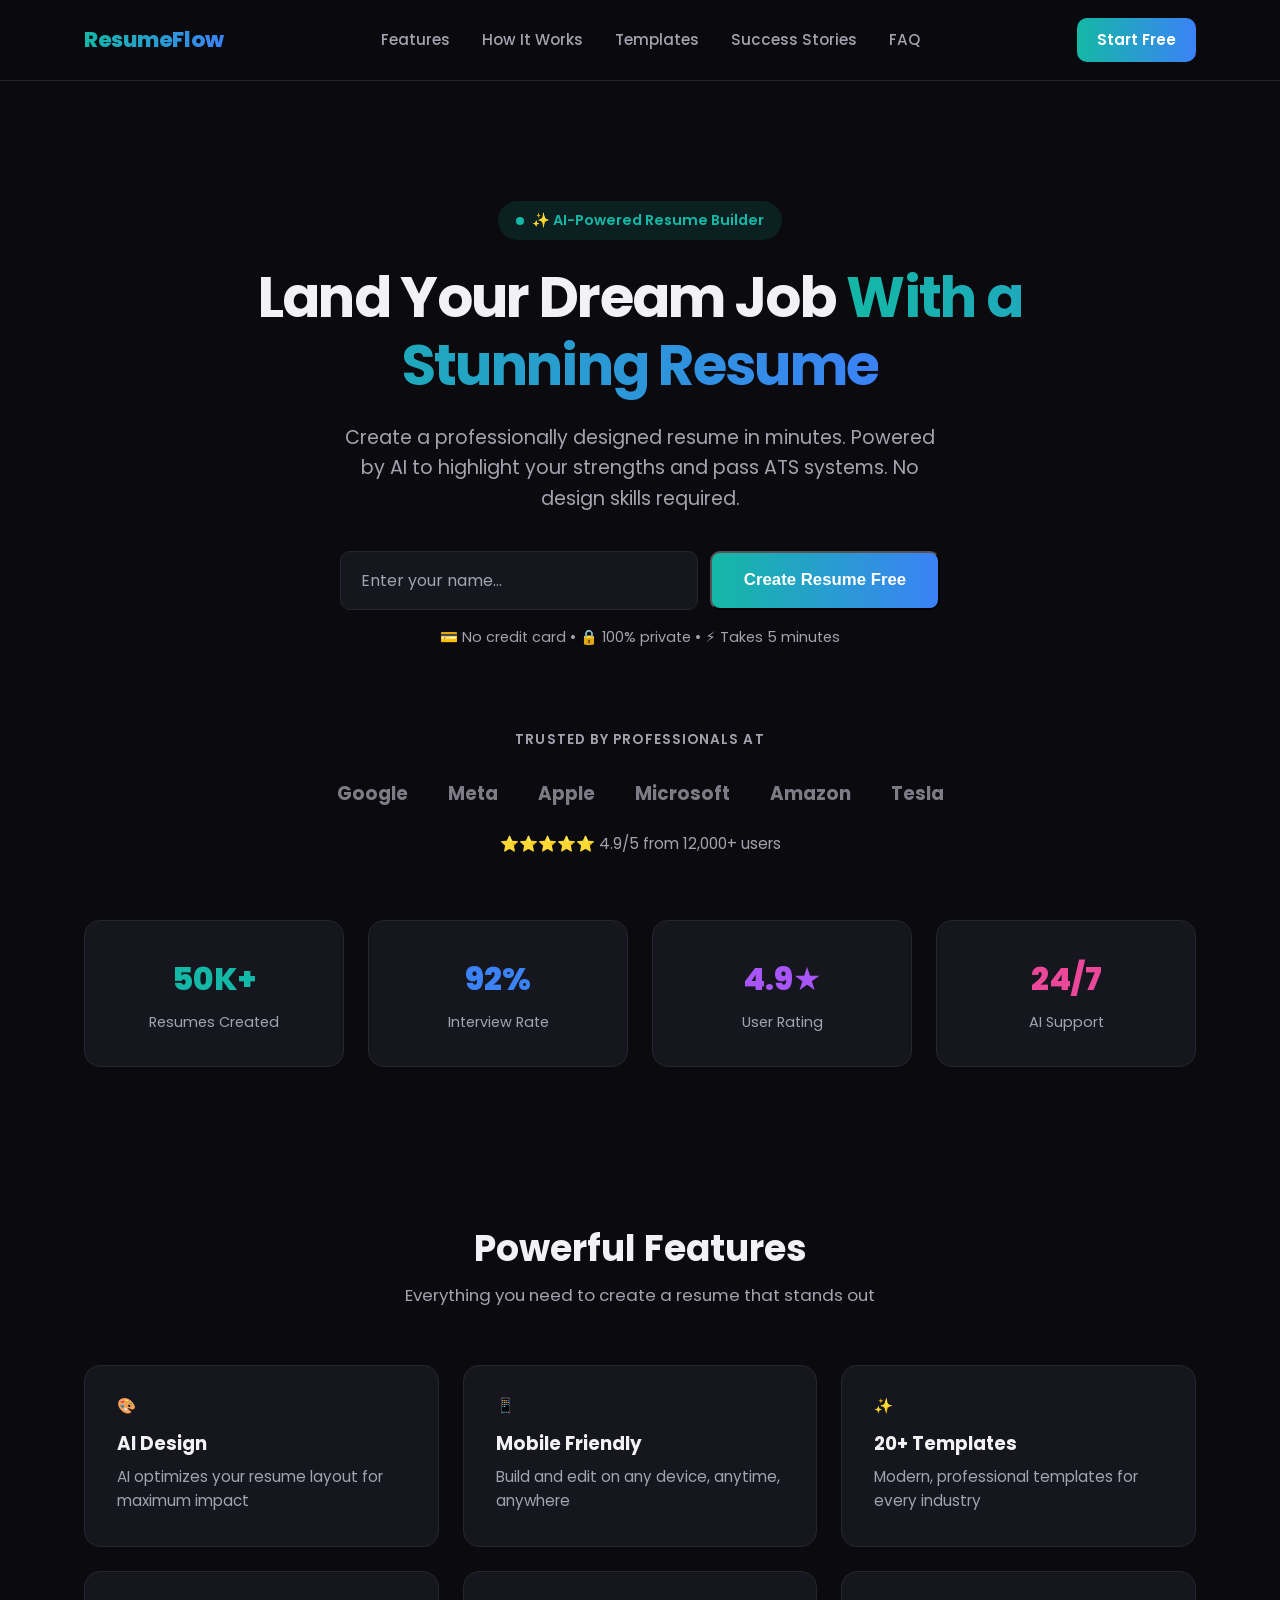
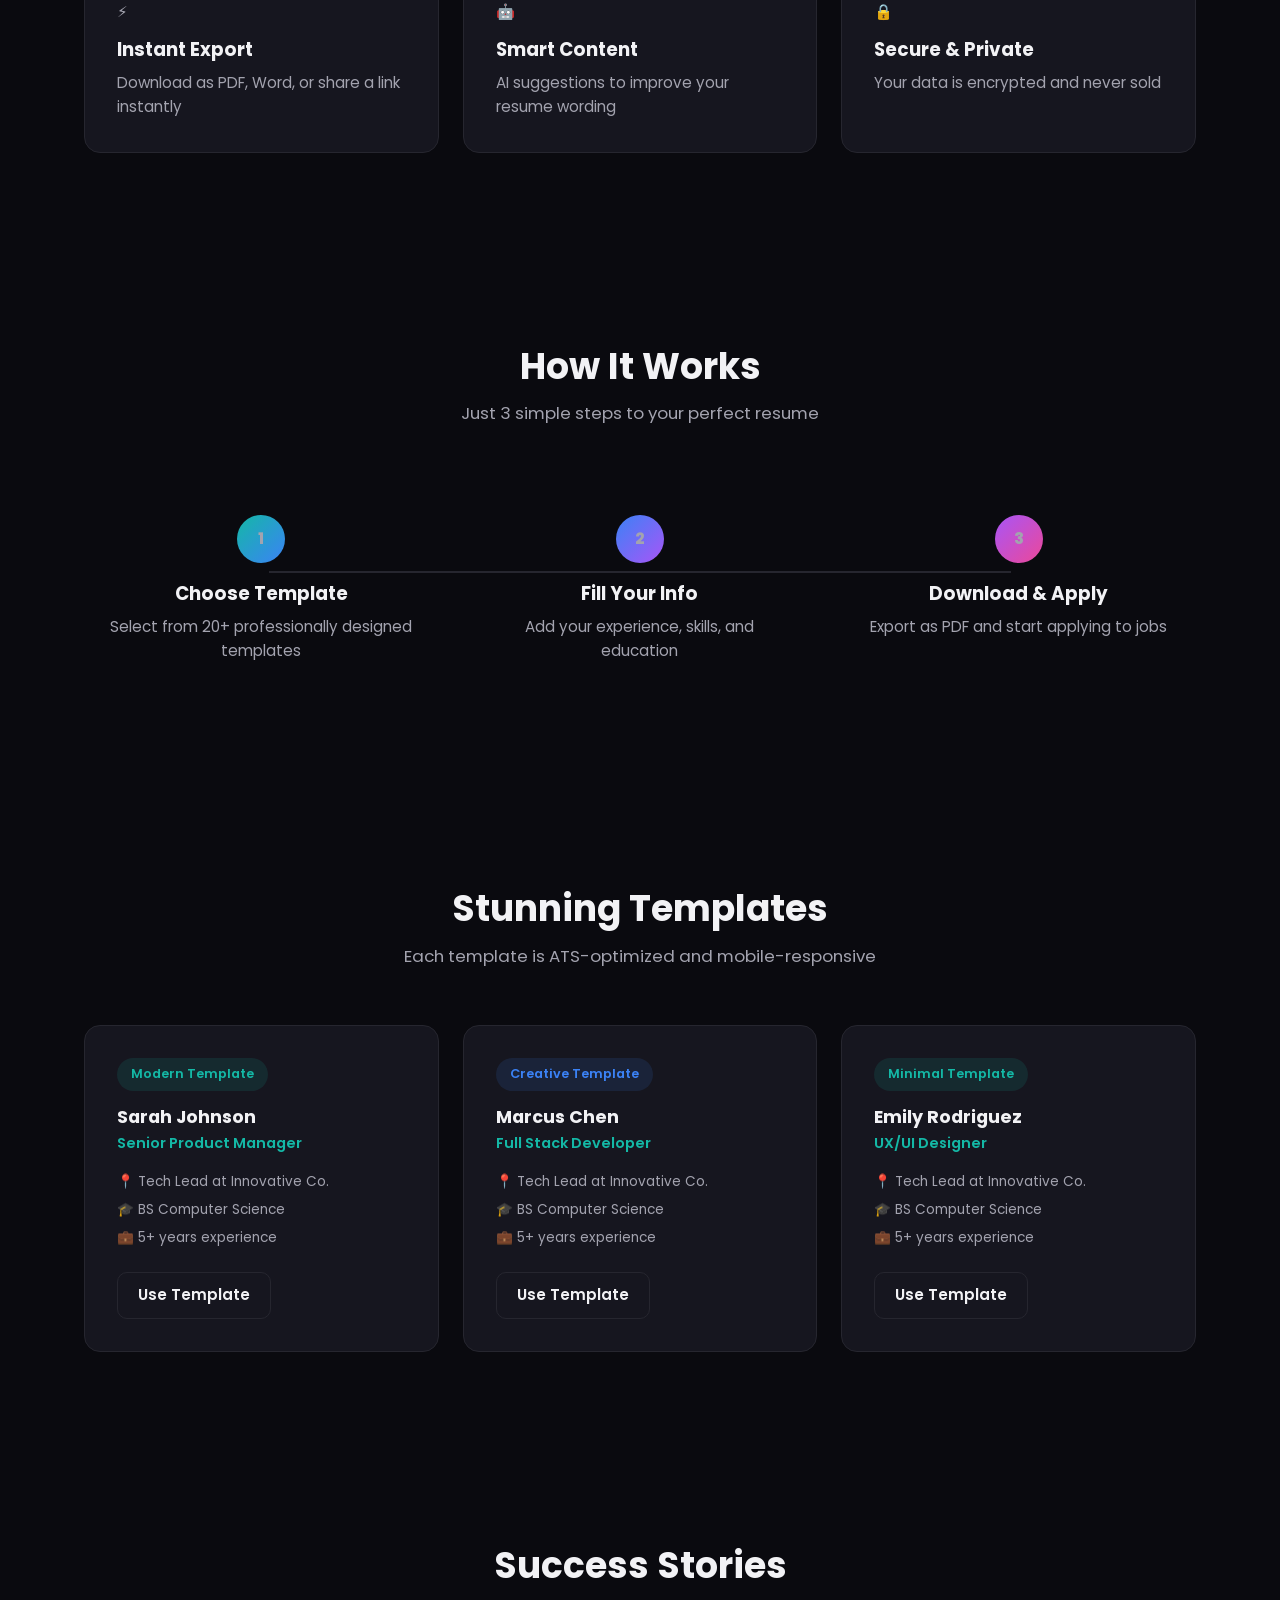
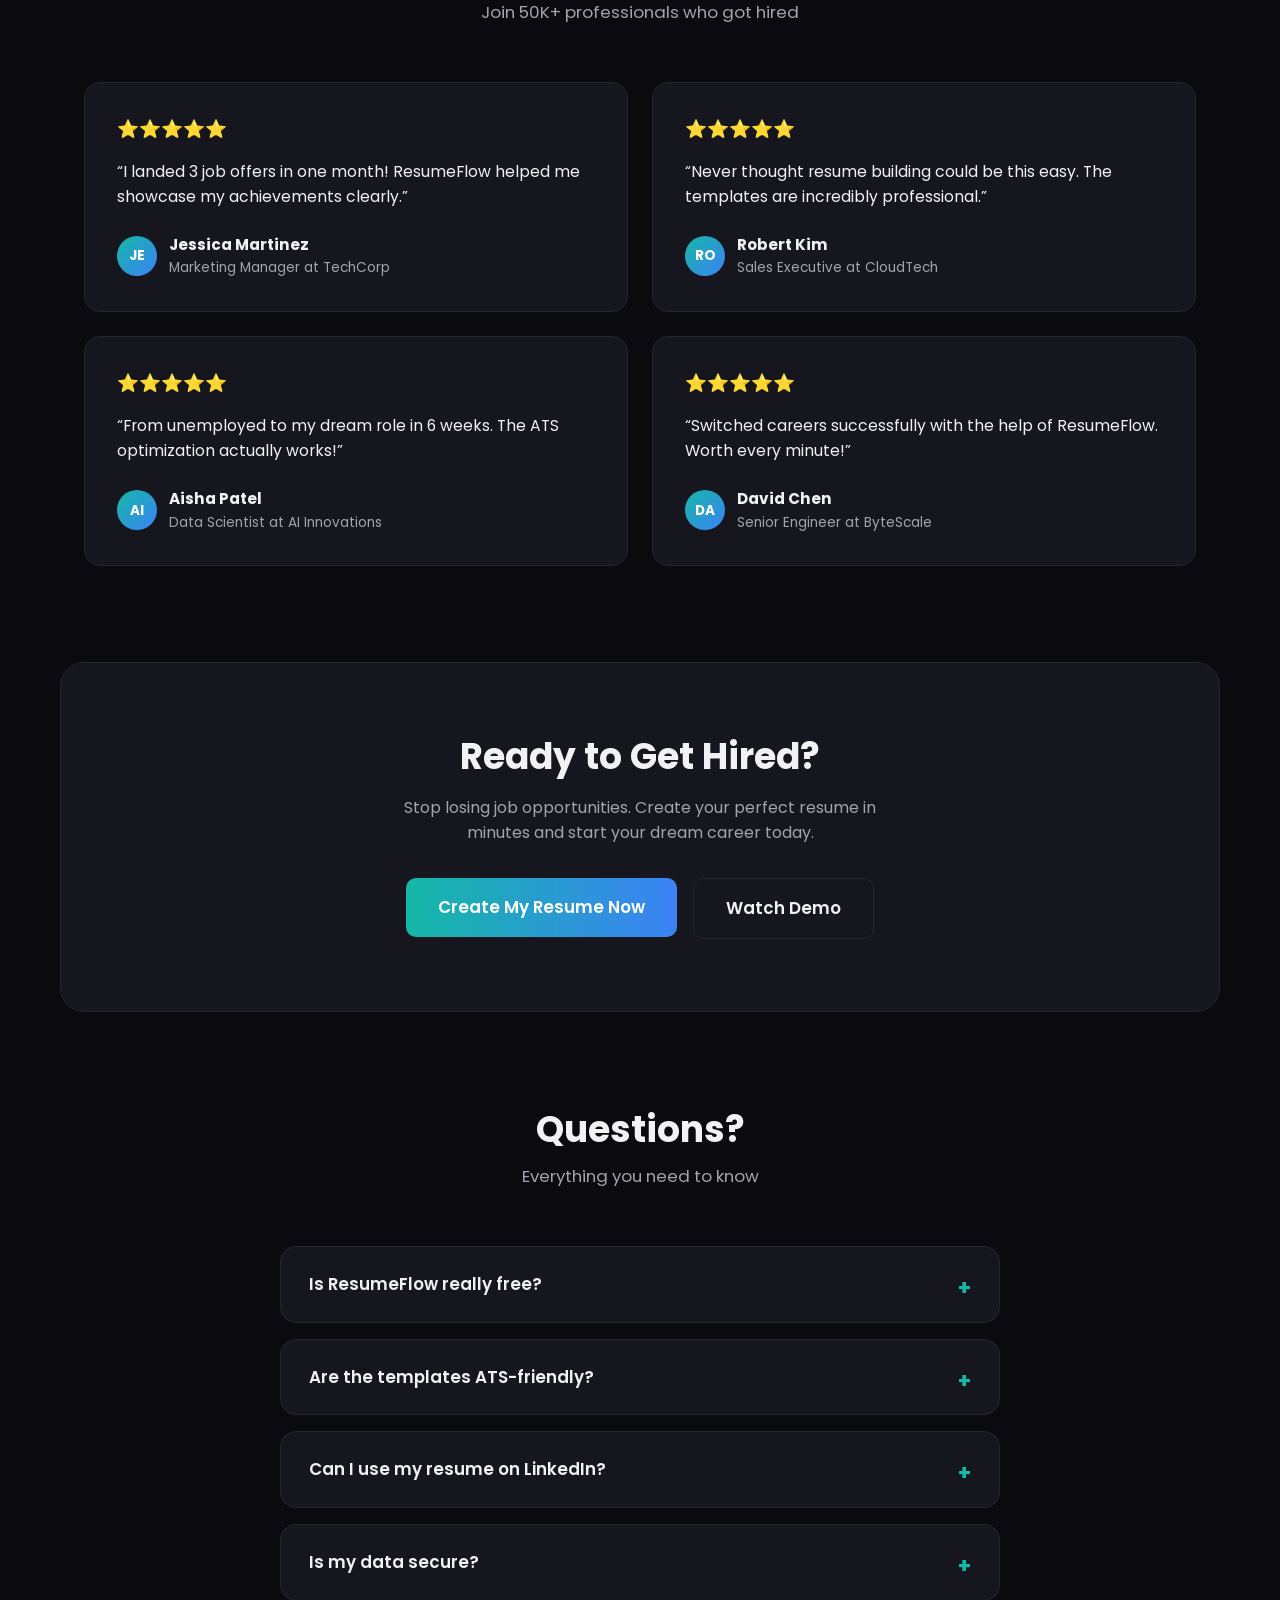
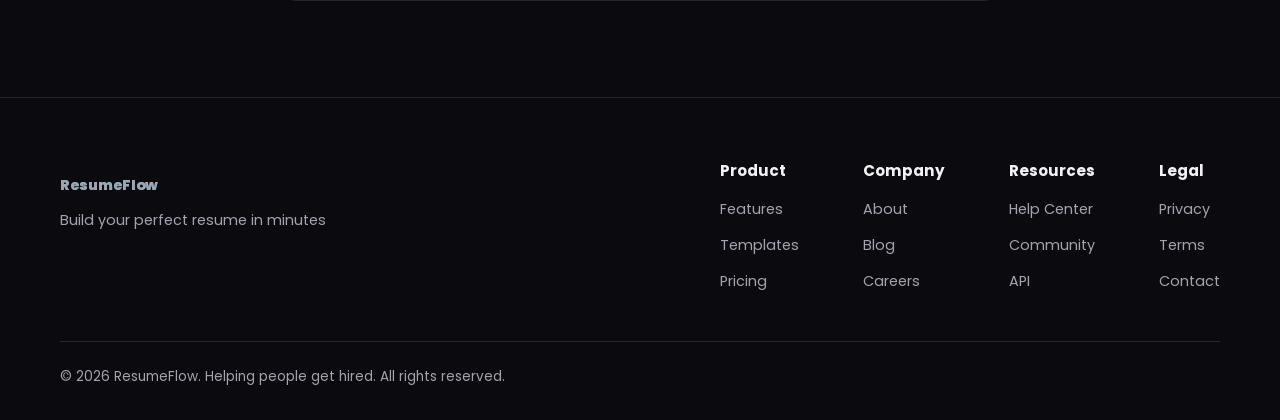
==== commit 52f824a5: "update site content" ====
--- a/index.html
+++ b/index.html
@@ -19,9 +19,10 @@
         <li><a href="#features">Features</a></li>
         <li><a href="#how-it-works">How It Works</a></li>
         <li><a href="#templates">Templates</a></li>
+        <li><a href="#success-stories">Success Stories</a></li>
         <li><a href="#faq">FAQ</a></li>
       </ul>
-      <a href="#" class="btn btn-primary btn-small">Get started</a>
+      <a href="#" class="btn btn-primary btn-small">Start Free</a>
     </nav>
   </header>
 
@@ -30,13 +31,17 @@
     <!-- Hero -->
     <section class="hero">
       <p class="eyebrow" id="hero-eyebrow"></p>
-      <h1 id="hero-headline">Your Perfect Resume <strong class="highlight">in Minutes</strong></h1>
+      <h1 id="hero-headline">Land Your Dream Job <strong class="highlight">With a Stunning Resume</strong></h1>
       <p class="hero-description">
-        Stop wrestling with templates. ResumeFlow uses AI-powered design to create
-        stunning resumes that get you noticed by recruiters.
+        Create a professionally designed resume in minutes. Powered by AI to highlight
+        your strengths and pass ATS systems. No design skills required.
       </p>
-      <a href="#" class="btn btn-primary btn-large">Get Started Free</a>
-      <p class="reassurance">No credit card needed &bull; 100% free forever</p>
+      <form class="hero-form" onsubmit="return false;">
+        <label for="hero-name" class="visually-hidden">Your name</label>
+        <input type="text" id="hero-name" class="hero-input" placeholder="Enter your name..." />
+        <button type="submit" class="btn btn-primary btn-large">Create Resume Free</button>
+      </form>
+      <p class="reassurance">💳 No credit card &bull; 🔒 100% private &bull; ⚡ Takes 5 minutes</p>
     </section>
 
     <!-- Trusted By -->
@@ -61,176 +66,217 @@
       </article>
       <article class="stat-card">
         <p class="stat-number stat-blue">92%</p>
-        <p class="stat-label">Job Interview Rate</p>
+        <p class="stat-label">Interview Rate</p>
       </article>
       <article class="stat-card">
-        <p class="stat-number stat-purple">4.9/5</p>
+        <p class="stat-number stat-purple">4.9★</p>
         <p class="stat-label">User Rating</p>
       </article>
       <article class="stat-card">
         <p class="stat-number stat-pink">24/7</p>
-        <p class="stat-label">Support Available</p>
+        <p class="stat-label">AI Support</p>
       </article>
     </section>
 
     <!-- Features -->
     <section class="features" id="features">
-      <h2>Powerful Features Built for Success</h2>
+      <h2>Powerful Features</h2>
       <p class="section-subtitle">Everything you need to create a resume that stands out</p>
 
-      <div class="card-grid">
-        <article class="card">
-          <img src="images/icon-ai.svg" alt="AI design icon" class="card-icon" />
-          <h3>AI Design Assistant</h3>
-          <p>Let AI suggest the perfect layout and design for your role.</p>
-        </article>
-        <article class="card">
-          <img src="images/icon-fast.svg" alt="Lightning bolt icon" class="card-icon" />
-          <h3>Lightning Fast</h3>
-          <p>Create a professional resume in under 5 minutes.</p>
-        </article>
-        <article class="card">
-          <img src="images/icon-ats.svg" alt="Chart icon" class="card-icon" />
-          <h3>ATS Optimized</h3>
-          <p>Guaranteed to pass applicant tracking systems.</p>
-        </article>
-        <article class="card">
-          <img src="images/icon-target.svg" alt="Target icon" class="card-icon" />
-          <h3>Content Suggestions</h3>
-          <p>AI-powered suggestions to highlight your achievements.</p>
-        </article>
-        <article class="card">
-          <img src="images/icon-mobile.svg" alt="Mobile phone icon" class="card-icon" />
+      <ul class="card-grid">
+        <li class="card">
+          <p class="card-icon" aria-hidden="true">🎨</p>
+          <h3>AI Design</h3>
+          <p>AI optimizes your resume layout for maximum impact</p>
+        </li>
+        <li class="card">
+          <p class="card-icon" aria-hidden="true">📱</p>
           <h3>Mobile Friendly</h3>
-          <p>Perfect on any device — desktop, tablet, or phone.</p>
-        </article>
-        <article class="card">
-          <img src="images/icon-share.svg" alt="Link icon" class="card-icon" />
-          <h3>One-Click Share</h3>
-          <p>Share your resume with a link — no downloads needed.</p>
-        </article>
-      </div>
+          <p>Build and edit on any device, anytime, anywhere</p>
+        </li>
+        <li class="card">
+          <p class="card-icon" aria-hidden="true">✨</p>
+          <h3>20+ Templates</h3>
+          <p>Modern, professional templates for every industry</p>
+        </li>
+        <li class="card">
+          <p class="card-icon" aria-hidden="true">⚡</p>
+          <h3>Instant Export</h3>
+          <p>Download as PDF, Word, or share a link instantly</p>
+        </li>
+        <li class="card">
+          <p class="card-icon" aria-hidden="true">🤖</p>
+          <h3>Smart Content</h3>
+          <p>AI suggestions to improve your resume wording</p>
+        </li>
+        <li class="card">
+          <p class="card-icon" aria-hidden="true">🔒</p>
+          <h3>Secure & Private</h3>
+          <p>Your data is encrypted and never sold</p>
+        </li>
+      </ul>
     </section>
 
     <!-- How It Works -->
     <section class="how-it-works" id="how-it-works">
       <h2>How It Works</h2>
-      <p class="section-subtitle">Three simple steps and you're ready to apply</p>
-
-      <div class="steps-grid">
-        <article class="step-card">
-          <p class="step-number">1</p>
-          <h3>Pick a Template</h3>
-          <p>Browse the library and choose a layout that fits the role you're applying for.</p>
-        </article>
-        <article class="step-card">
-          <p class="step-number">2</p>
-          <h3>Add Your Details</h3>
-          <p>Fill in your experience, skills, and education — ResumeFlow handles the formatting.</p>
-        </article>
-        <article class="step-card">
-          <p class="step-number">3</p>
-          <h3>Export and Apply</h3>
-          <p>Download your finished resume and start sending applications the same day.</p>
-        </article>
-      </div>
+      <p class="section-subtitle">Just 3 simple steps to your perfect resume</p>
+
+      <ol class="steps-grid">
+        <li class="step-card">
+          <p class="step-number step-number-1">1</p>
+          <h3>Choose Template</h3>
+          <p>Select from 20+ professionally designed templates</p>
+        </li>
+        <li class="step-card">
+          <p class="step-number step-number-2">2</p>
+          <h3>Fill Your Info</h3>
+          <p>Add your experience, skills, and education</p>
+        </li>
+        <li class="step-card">
+          <p class="step-number step-number-3">3</p>
+          <h3>Download &amp; Apply</h3>
+          <p>Export as PDF and start applying to jobs</p>
+        </li>
+      </ol>
     </section>
 
     <!-- Templates -->
     <section class="templates" id="templates">
-      <h2>Beautiful Resume Templates</h2>
-      <p class="section-subtitle">Choose from professionally designed templates</p>
-
-      <div class="card-grid template-grid">
-        <article class="card template-card">
-          <div class="template-preview" aria-hidden="true"></div>
+      <h2>Stunning Templates</h2>
+      <p class="section-subtitle">Each template is ATS-optimized and mobile-responsive</p>
+
+      <ul class="card-grid template-grid">
+        <li class="card template-card">
+          <mark class="template-label template-label-green">Modern Template</mark>
           <h3>Sarah Johnson</h3>
           <p class="template-role">Senior Product Manager</p>
-          <p class="template-tags">Apple &bull; Google &bull; Spotify</p>
-          <span class="template-label">Minimal Pro</span>
-        </article>
-        <article class="card template-card">
-          <div class="template-preview" aria-hidden="true"></div>
+          <ul class="template-meta">
+            <li>📍 Tech Lead at Innovative Co.</li>
+            <li>🎓 BS Computer Science</li>
+            <li>💼 5+ years experience</li>
+          </ul>
+          <a href="#" class="btn btn-outline btn-small">Use Template</a>
+        </li>
+        <li class="card template-card">
+          <mark class="template-label template-label-teal">Creative Template</mark>
           <h3>Marcus Chen</h3>
           <p class="template-role">Full Stack Developer</p>
-          <p class="template-tags">Startup Founder &bull; Open Source</p>
-          <span class="template-label">Bold Developer</span>
-        </article>
-        <article class="card template-card">
-          <div class="template-preview" aria-hidden="true"></div>
+          <ul class="template-meta">
+            <li>📍 Tech Lead at Innovative Co.</li>
+            <li>🎓 BS Computer Science</li>
+            <li>💼 5+ years experience</li>
+          </ul>
+          <a href="#" class="btn btn-outline btn-small">Use Template</a>
+        </li>
+        <li class="card template-card">
+          <mark class="template-label template-label-green">Minimal Template</mark>
           <h3>Emily Rodriguez</h3>
           <p class="template-role">UX/UI Designer</p>
-          <p class="template-tags">Figma &bull; Adobe &bull; Webflow</p>
-          <span class="template-label">Creative Design</span>
-        </article>
-      </div>
-    </section>
-
-    <!-- Testimonials -->
-    <section class="testimonials">
-      <h2>Loved by Job Seekers</h2>
-      <p class="section-subtitle">Real stories from people who got their dream jobs</p>
-
-      <div class="card-grid">
-        <article class="card testimonial-card">
-          <p class="stars" aria-label="5 out of 5 stars">★★★★★</p>
-          <p class="quote">"I landed my dream job within 2 weeks. ResumeFlow made it so easy to create something that actually impressed recruiters."</p>
-          <p class="testimonial-name">Jessica Martinez</p>
-          <p class="testimonial-role">Marketing Manager at TechCorp</p>
-        </article>
-        <article class="card testimonial-card">
-          <p class="stars" aria-label="5 out of 5 stars">★★★★★</p>
-          <p class="quote">"As someone who's not tech-savvy, I was amazed at how simple this was. The templates are stunning and the editor is intuitive."</p>
-          <p class="testimonial-name">Robert Kim</p>
-          <p class="testimonial-role">Sales Executive at CloudTech</p>
-        </article>
-        <article class="card testimonial-card">
-          <p class="stars" aria-label="5 out of 5 stars">★★★★★</p>
-          <p class="quote">"I tried 5 other resume builders. ResumeFlow is the only one that felt like it was built by people who understand what recruiters want."</p>
-          <p class="testimonial-name">Aisha Patel</p>
-          <p class="testimonial-role">Data Scientist at AI Innovations</p>
-        </article>
-      </div>
+          <ul class="template-meta">
+            <li>📍 Tech Lead at Innovative Co.</li>
+            <li>🎓 BS Computer Science</li>
+            <li>💼 5+ years experience</li>
+          </ul>
+          <a href="#" class="btn btn-outline btn-small">Use Template</a>
+        </li>
+      </ul>
+    </section>
+
+    <!-- Success Stories -->
+    <section class="success-stories" id="success-stories">
+      <h2>Success Stories</h2>
+      <p class="section-subtitle">Join 50K+ professionals who got hired</p>
+
+      <ul class="card-grid testimonial-grid">
+        <li><figure class="card testimonial-card">
+          <p class="stars" aria-label="5 out of 5 stars">⭐⭐⭐⭐⭐</p>
+          <blockquote class="quote">I landed 3 job offers in one month! ResumeFlow helped me showcase my achievements clearly.</blockquote>
+          <figcaption class="testimonial-person">
+            <abbr class="avatar avatar-teal" title="Jessica Martinez">JE</abbr>
+            <p>
+              <cite class="testimonial-name">Jessica Martinez</cite>
+              <span class="testimonial-role">Marketing Manager at TechCorp</span>
+            </p>
+          </figcaption>
+        </figure></li>
+        <li><figure class="card testimonial-card">
+          <p class="stars" aria-label="5 out of 5 stars">⭐⭐⭐⭐⭐</p>
+          <blockquote class="quote">Never thought resume building could be this easy. The templates are incredibly professional.</blockquote>
+          <figcaption class="testimonial-person">
+            <abbr class="avatar avatar-teal" title="Robert Kim">RO</abbr>
+            <p>
+              <cite class="testimonial-name">Robert Kim</cite>
+              <span class="testimonial-role">Sales Executive at CloudTech</span>
+            </p>
+          </figcaption>
+        </figure></li>
+        <li><figure class="card testimonial-card">
+          <p class="stars" aria-label="5 out of 5 stars">⭐⭐⭐⭐⭐</p>
+          <blockquote class="quote">From unemployed to my dream role in 6 weeks. The ATS optimization actually works!</blockquote>
+          <figcaption class="testimonial-person">
+            <abbr class="avatar avatar-teal" title="Aisha Patel">AI</abbr>
+            <p>
+              <cite class="testimonial-name">Aisha Patel</cite>
+              <span class="testimonial-role">Data Scientist at AI Innovations</span>
+            </p>
+          </figcaption>
+        </figure></li>
+        <li><figure class="card testimonial-card">
+          <p class="stars" aria-label="5 out of 5 stars">⭐⭐⭐⭐⭐</p>
+          <blockquote class="quote">Switched careers successfully with the help of ResumeFlow. Worth every minute!</blockquote>
+          <figcaption class="testimonial-person">
+            <abbr class="avatar avatar-teal" title="David Chen">DA</abbr>
+            <p>
+              <cite class="testimonial-name">David Chen</cite>
+              <span class="testimonial-role">Senior Engineer at ByteScale</span>
+            </p>
+          </figcaption>
+        </figure></li>
+      </ul>
     </section>
 
     <!-- CTA band -->
     <section class="cta-band">
-      <h2>Ready to Land Your Dream Job?</h2>
-      <p>Join thousands of professionals who have transformed their careers with ResumeFlow</p>
-      <a href="#" class="btn btn-primary btn-large">Start Building Your Resume Free</a>
+      <h2>Ready to Get Hired?</h2>
+      <p>Stop losing job opportunities. Create your perfect resume in minutes and start your dream career today.</p>
+      <menu class="cta-actions">
+        <li><a href="#" class="btn btn-primary btn-large">Create My Resume Now</a></li>
+        <li><a href="#" class="btn btn-outline btn-large">Watch Demo</a></li>
+      </menu>
     </section>
 
     <!-- FAQ -->
     <section class="faq" id="faq">
-      <h2>Frequently Asked Questions</h2>
-      <p class="section-subtitle">Get answers to common questions</p>
-
-      <div class="faq-list">
-        <article class="faq-item">
+      <h2>Questions?</h2>
+      <p class="section-subtitle">Everything you need to know</p>
+
+      <ul class="faq-list">
+        <li><article class="faq-item">
           <details>
-            <summary>Is ResumeFlow really free forever?</summary>
+            <summary>Is ResumeFlow really free?</summary>
             <p>Yes! ResumeFlow is completely free with unlimited resumes. Premium features are coming soon for advanced users.</p>
           </details>
-        </article>
-        <article class="faq-item">
+        </article></li>
+        <li><article class="faq-item">
           <details>
-            <summary>Will my resume pass ATS systems?</summary>
+            <summary>Are the templates ATS-friendly?</summary>
             <p>Absolutely. All templates are optimized and tested to pass applicant tracking systems used by major companies.</p>
           </details>
-        </article>
-        <article class="faq-item">
+        </article></li>
+        <li><article class="faq-item">
           <details>
-            <summary>Can I customize the templates completely?</summary>
-            <p>Yes! You have full control over colors, fonts, spacing, sections, and layout — make it uniquely yours.</p>
+            <summary>Can I use my resume on LinkedIn?</summary>
+            <p>Yes! You can export your resume details and use them directly to update your LinkedIn profile.</p>
           </details>
-        </article>
-        <article class="faq-item">
+        </article></li>
+        <li><article class="faq-item">
           <details>
-            <summary>Is my data secure and private?</summary>
+            <summary>Is my data secure?</summary>
             <p>Your data is encrypted end-to-end and stored securely. You can delete everything anytime with one click.</p>
           </details>
-        </article>
-      </div>
+        </article></li>
+      </ul>
     </section>
 
   </main>
@@ -239,38 +285,46 @@
     <div class="footer-top">
       <div class="footer-brand">
         <p class="logo">ResumeFlow</p>
-        <p>The modern way to build resumes that get results.</p>
+        <p>Build your perfect resume in minutes</p>
       </div>
 
       <div class="footer-links">
-        <div class="footer-col">
+        <nav class="footer-col" aria-label="Product">
           <h4>Product</h4>
           <ul>
             <li><a href="#features">Features</a></li>
             <li><a href="#templates">Templates</a></li>
             <li><a href="#">Pricing</a></li>
           </ul>
-        </div>
-        <div class="footer-col">
+        </nav>
+        <nav class="footer-col" aria-label="Company">
           <h4>Company</h4>
           <ul>
             <li><a href="#">About</a></li>
             <li><a href="#">Blog</a></li>
-            <li><a href="#">Contact</a></li>
-          </ul>
-        </div>
-        <div class="footer-col">
+            <li><a href="#">Careers</a></li>
+          </ul>
+        </nav>
+        <nav class="footer-col" aria-label="Resources">
+          <h4>Resources</h4>
+          <ul>
+            <li><a href="#">Help Center</a></li>
+            <li><a href="#">Community</a></li>
+            <li><a href="#">API</a></li>
+          </ul>
+        </nav>
+        <nav class="footer-col" aria-label="Legal">
           <h4>Legal</h4>
           <ul>
             <li><a href="#">Privacy</a></li>
             <li><a href="#">Terms</a></li>
-            <li><a href="#">Cookies</a></li>
-          </ul>
-        </div>
+            <li><a href="#">Contact</a></li>
+          </ul>
+        </nav>
       </div>
     </div>
 
-    <p class="copyright">&copy; <span id="year"></span> ResumeFlow. All rights reserved.</p>
+    <p class="copyright">&copy; <time id="year"></time> ResumeFlow. Helping people get hired. All rights reserved.</p>
   </footer>
 
   <script src="script.js"></script>
--- a/style.css
+++ b/style.css
@@ -89,6 +89,17 @@
   font-size: 1.05rem;
 }
 
+.btn-outline {
+  background: transparent;
+  color: var(--text);
+  border: 1px solid var(--card-border);
+}
+
+.btn-outline:hover {
+  border-color: var(--accent);
+  color: var(--accent);
+}
+
 .site-header {
   border-bottom: 1px solid var(--card-border);
   background-color: rgba(10, 10, 15, 0.85);
@@ -143,7 +154,9 @@
 }
 
 .eyebrow {
-  display: inline-block;
+  display: inline-flex;
+  align-items: center;
+  gap: 8px;
   background-color: var(--accent-soft);
   color: var(--accent);
   padding: 8px 18px;
@@ -153,6 +166,15 @@
   margin-bottom: 24px;
 }
 
+.eyebrow::before {
+  content: "";
+  width: 8px;
+  height: 8px;
+  border-radius: 50%;
+  background-color: var(--accent);
+  flex-shrink: 0;
+}
+
 .hero h1 {
   font-size: 3.5rem;
   letter-spacing: -0.03em;
@@ -175,6 +197,43 @@
   margin: 0 auto 36px;
 }
 
+.hero-form {
+  display: flex;
+  justify-content: center;
+  gap: 12px;
+  flex-wrap: wrap;
+  margin-bottom: 16px;
+}
+
+.hero-input {
+  background-color: var(--card-bg);
+  border: 1px solid var(--card-border);
+  border-radius: 10px;
+  color: var(--text);
+  padding: 16px 20px;
+  font-family: inherit;
+  font-size: 1rem;
+  min-width: 260px;
+}
+
+.hero-input::placeholder {
+  color: var(--text-muted);
+}
+
+.hero-input:focus {
+  outline: none;
+  border-color: var(--accent);
+}
+
+.visually-hidden {
+  position: absolute;
+  width: 1px;
+  height: 1px;
+  overflow: hidden;
+  clip: rect(0 0 0 0);
+  white-space: nowrap;
+}
+
 .reassurance {
   color: var(--text-muted);
   font-size: 0.9rem;
@@ -268,6 +327,8 @@
 }
 
 .card-grid {
+  list-style: none;
+  padding: 0;
   display: grid;
   grid-template-columns: repeat(3, 1fr);
   gap: 24px;
@@ -279,11 +340,16 @@
   border: 1px solid var(--card-border);
   border-radius: var(--radius);
   padding: 32px;
+  margin: 0;
+}
+
+blockquote {
+  margin: 0;
 }
 
 .card-icon {
-  width: 40px;
-  height: 40px;
+  font-size: 2.25rem;
+  line-height: 1;
   margin-bottom: 20px;
 }
 
@@ -298,18 +364,33 @@
 }
 
 .steps-grid {
+  position: relative;
+  list-style: none;
   display: grid;
   grid-template-columns: repeat(3, 1fr);
   gap: 24px;
   margin-top: 56px;
 }
 
+.steps-grid::before {
+  content: "";
+  position: absolute;
+  top: 88px;
+  left: 16.66%;
+  right: 16.66%;
+  height: 2px;
+  background-color: var(--card-border);
+  z-index: 0;
+}
+
 .step-card {
   text-align: center;
   padding: 32px 24px;
 }
 
 .step-number {
+  position: relative;
+  z-index: 1;
   width: 48px;
   height: 48px;
   line-height: 48px;
@@ -320,15 +401,15 @@
   font-size: 1.2rem;
 }
 
-.step-card:nth-child(1) .step-number {
+.step-number-1 {
   background: linear-gradient(135deg, var(--accent), var(--accent-2));
 }
 
-.step-card:nth-child(2) .step-number {
+.step-number-2 {
   background: linear-gradient(135deg, var(--accent-2), #a855f7);
 }
 
-.step-card:nth-child(3) .step-number {
+.step-number-3 {
   background: linear-gradient(135deg, #a855f7, #ec4899);
 }
 
@@ -342,40 +423,50 @@
   font-size: 0.95rem;
 }
 
-.template-preview {
-  height: 160px;
-  border-radius: 10px;
-  margin-bottom: 20px;
-  background: linear-gradient(135deg, var(--accent-soft), var(--card-border));
-  border: 1px solid var(--card-border);
-}
-
 .template-card h3 {
   font-size: 1.1rem;
-  margin-bottom: 4px;
+  margin: 16px 0 4px;
 }
 
 .template-role {
   color: var(--accent);
   font-size: 0.9rem;
   font-weight: 600;
-  margin-bottom: 8px;
-}
-
-.template-tags {
+  margin-bottom: 16px;
+}
+
+.template-meta {
+  list-style: none;
+  padding: 0;
   color: var(--text-muted);
   font-size: 0.85rem;
-  margin-bottom: 16px;
+  margin-bottom: 24px;
+  display: flex;
+  flex-direction: column;
+  gap: 6px;
 }
 
 .template-label {
   display: inline-block;
-  background-color: var(--accent-soft);
-  color: var(--accent);
   font-size: 0.8rem;
   font-weight: 600;
   padding: 6px 14px;
   border-radius: 999px;
+  text-decoration: none;
+}
+
+.template-label-green {
+  background-color: rgba(20, 184, 166, 0.12);
+  color: var(--accent);
+}
+
+.template-label-teal {
+  background-color: rgba(59, 130, 246, 0.12);
+  color: var(--accent-2);
+}
+
+.testimonial-grid {
+  grid-template-columns: repeat(2, 1fr);
 }
 
 .stars {
@@ -387,11 +478,51 @@
 .quote {
   font-size: 0.98rem;
   margin-bottom: 24px;
+  font-style: normal;
+}
+
+.quote::before {
+  content: "\201C";
+}
+
+.quote::after {
+  content: "\201D";
+}
+
+.testimonial-person {
+  display: flex;
+  align-items: center;
+  gap: 12px;
+}
+
+.testimonial-person p {
+  display: flex;
+  flex-direction: column;
+}
+
+.avatar {
+  display: inline-flex;
+  align-items: center;
+  justify-content: center;
+  width: 40px;
+  height: 40px;
+  border-radius: 50%;
+  font-size: 0.85rem;
+  font-weight: 700;
+  color: #ffffff;
+  flex-shrink: 0;
+  text-decoration: none;
+  cursor: default;
+}
+
+.avatar-teal {
+  background: linear-gradient(135deg, var(--accent), var(--accent-2));
 }
 
 .testimonial-name {
   font-weight: 700;
   font-size: 0.95rem;
+  font-style: normal;
 }
 
 .testimonial-role {
@@ -418,7 +549,23 @@
   margin: 0 auto 32px;
 }
 
+.cta-actions {
+  list-style: none;
+  margin: 0;
+  padding: 0;
+  display: flex;
+  justify-content: center;
+  gap: 16px;
+  flex-wrap: wrap;
+}
+
+.cta-actions li {
+  margin: 0;
+}
+
 .faq-list {
+  list-style: none;
+  padding: 0;
   max-width: 720px;
   margin: 56px auto 0;
   display: flex;
@@ -538,6 +685,14 @@
     gap: 40px;
   }
 
+  .steps-grid::before {
+    display: none;
+  }
+
+  .testimonial-grid {
+    grid-template-columns: 1fr;
+  }
+
   .hero h1 {
     font-size: 2.75rem;
   }
@@ -572,6 +727,17 @@
     font-size: 1.05rem;
   }
 
+  .hero-form {
+    flex-direction: column;
+    align-items: center;
+  }
+
+  .hero-input {
+    width: 100%;
+    max-width: 320px;
+    min-width: 0;
+  }
+
   .stats {
     grid-template-columns: 1fr 1fr;
   }
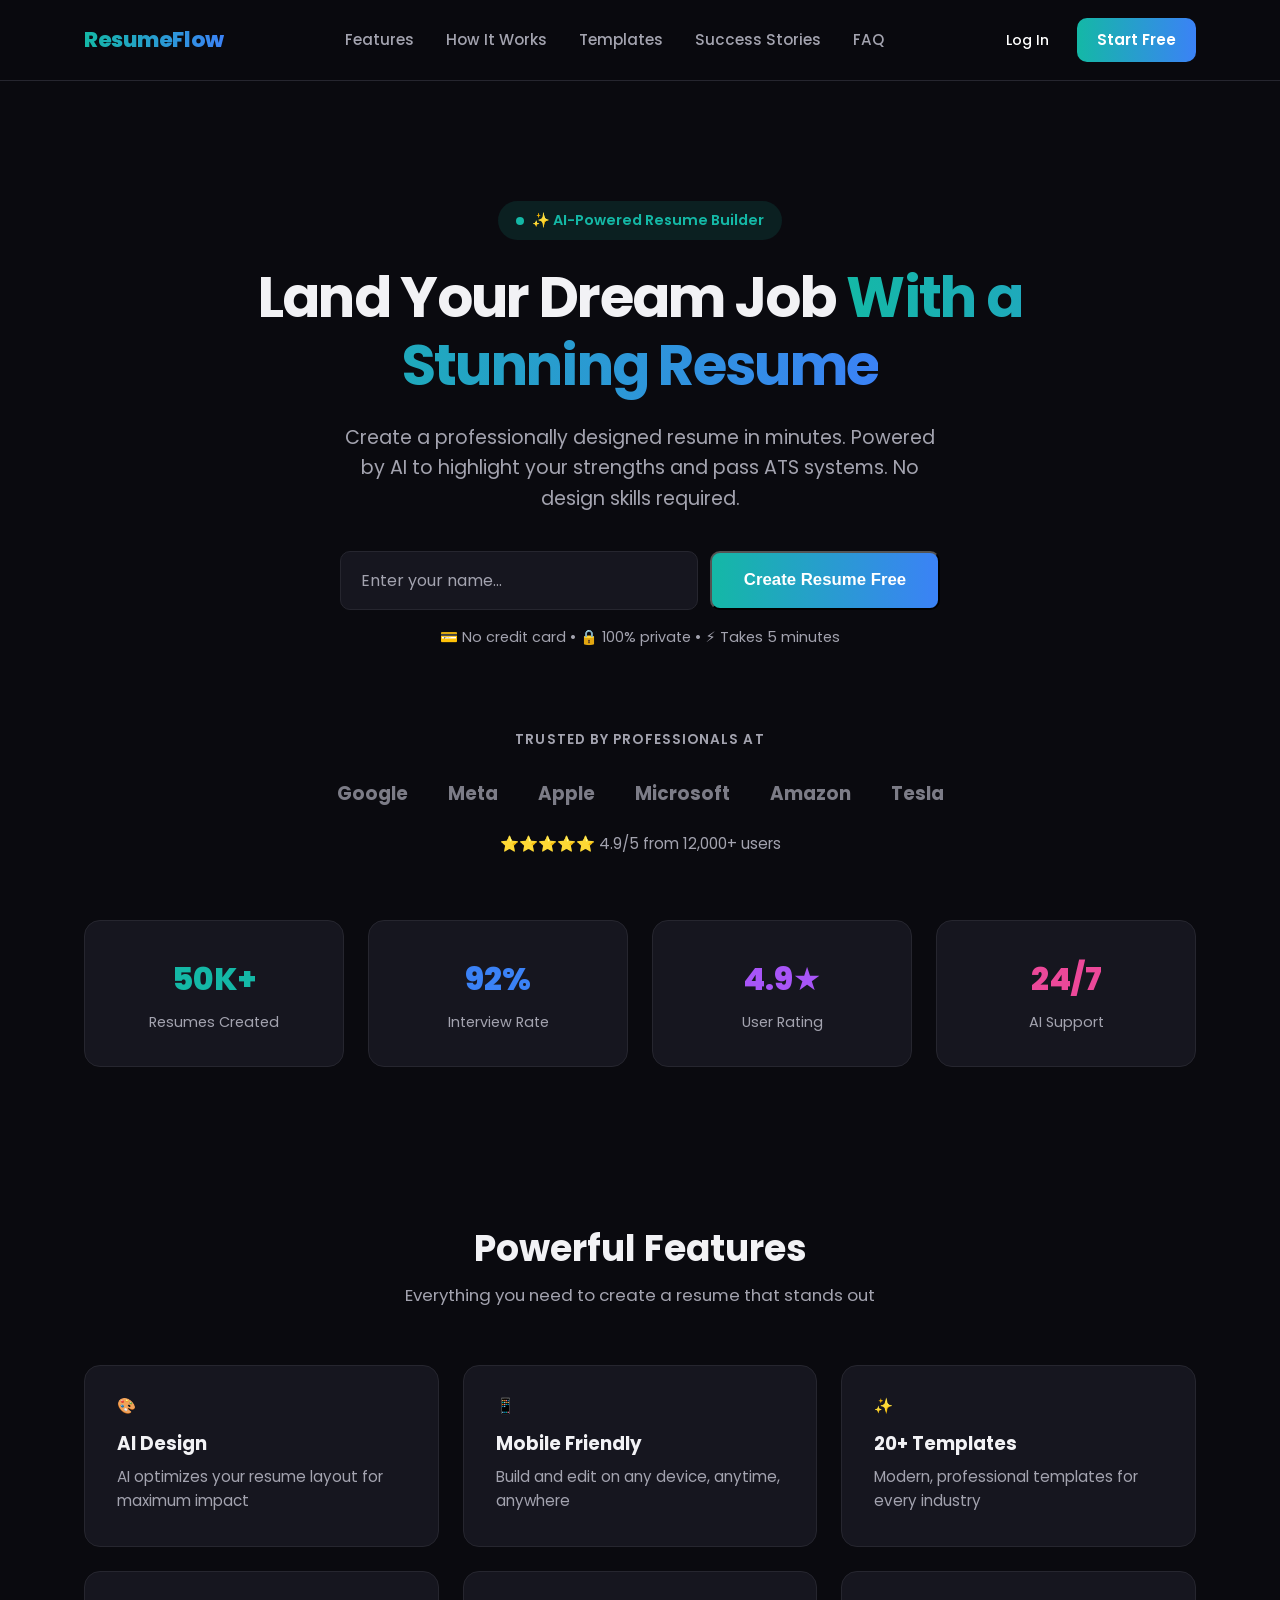
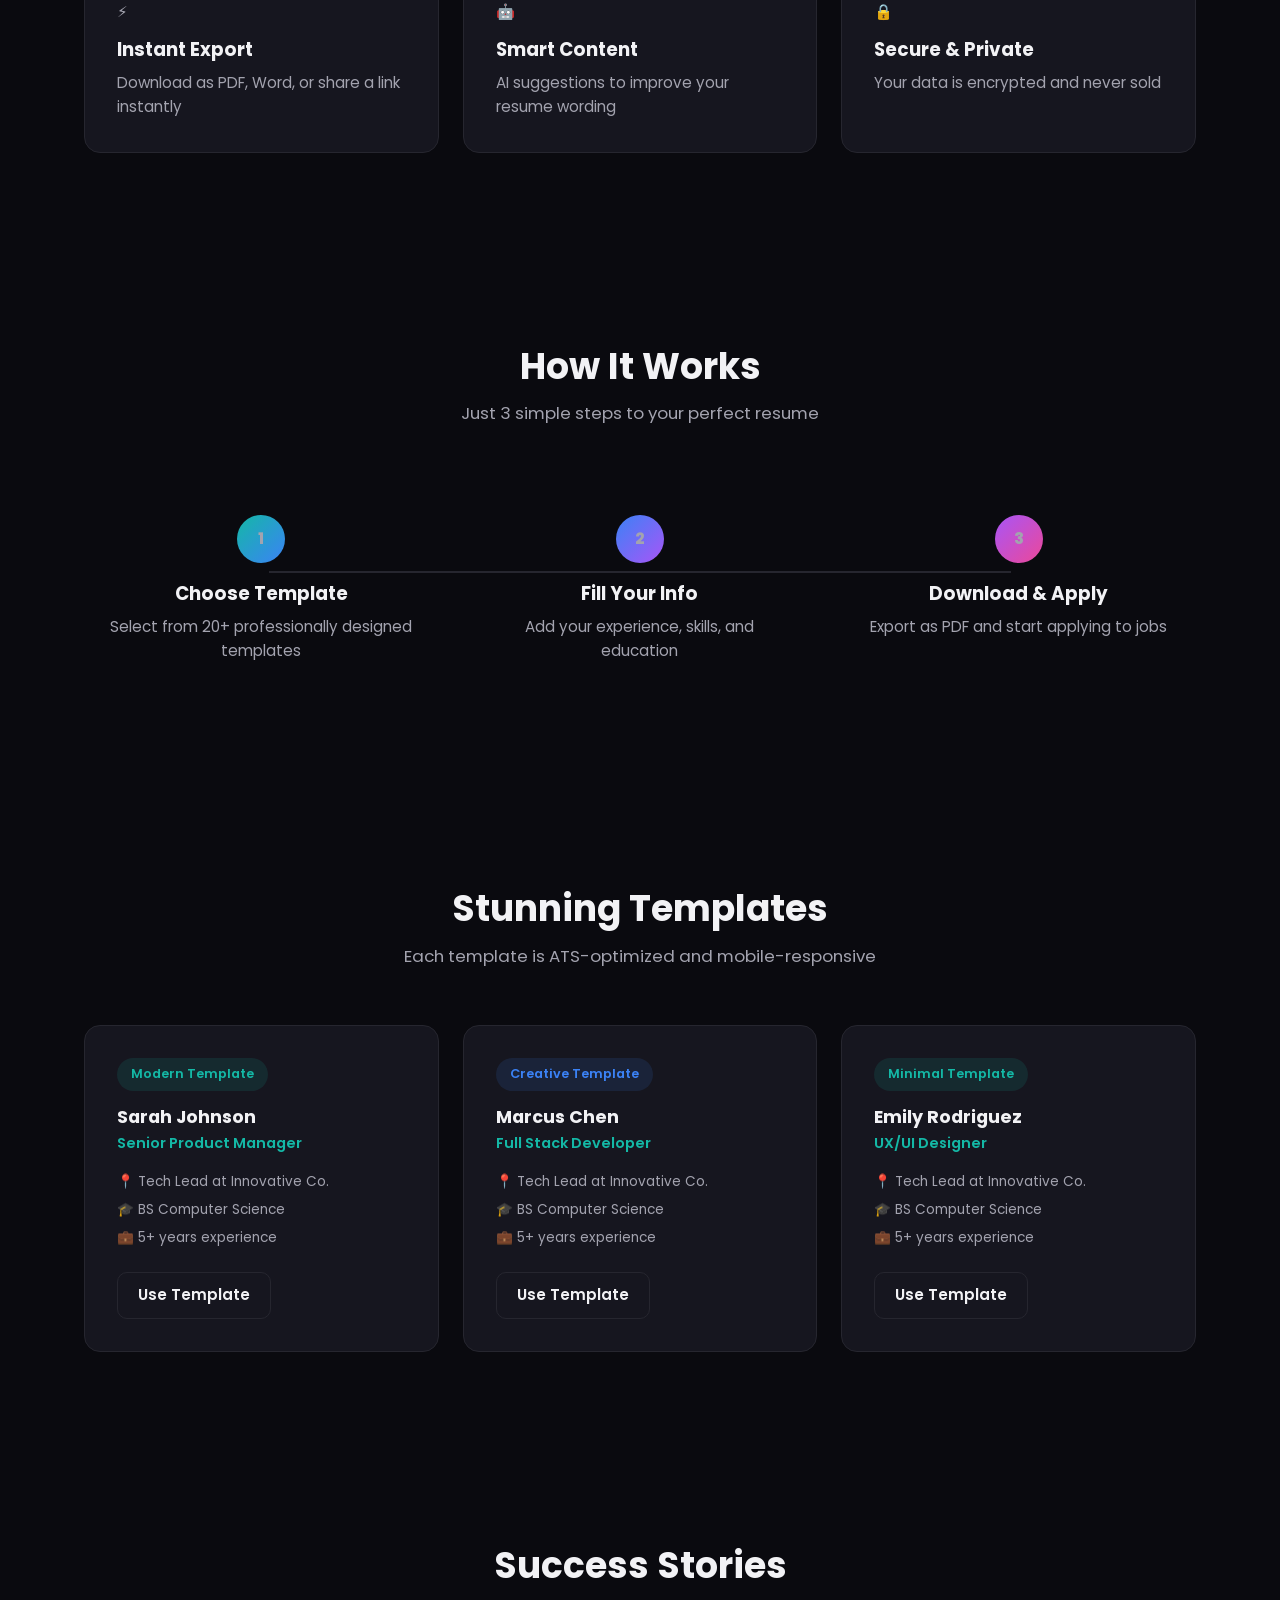
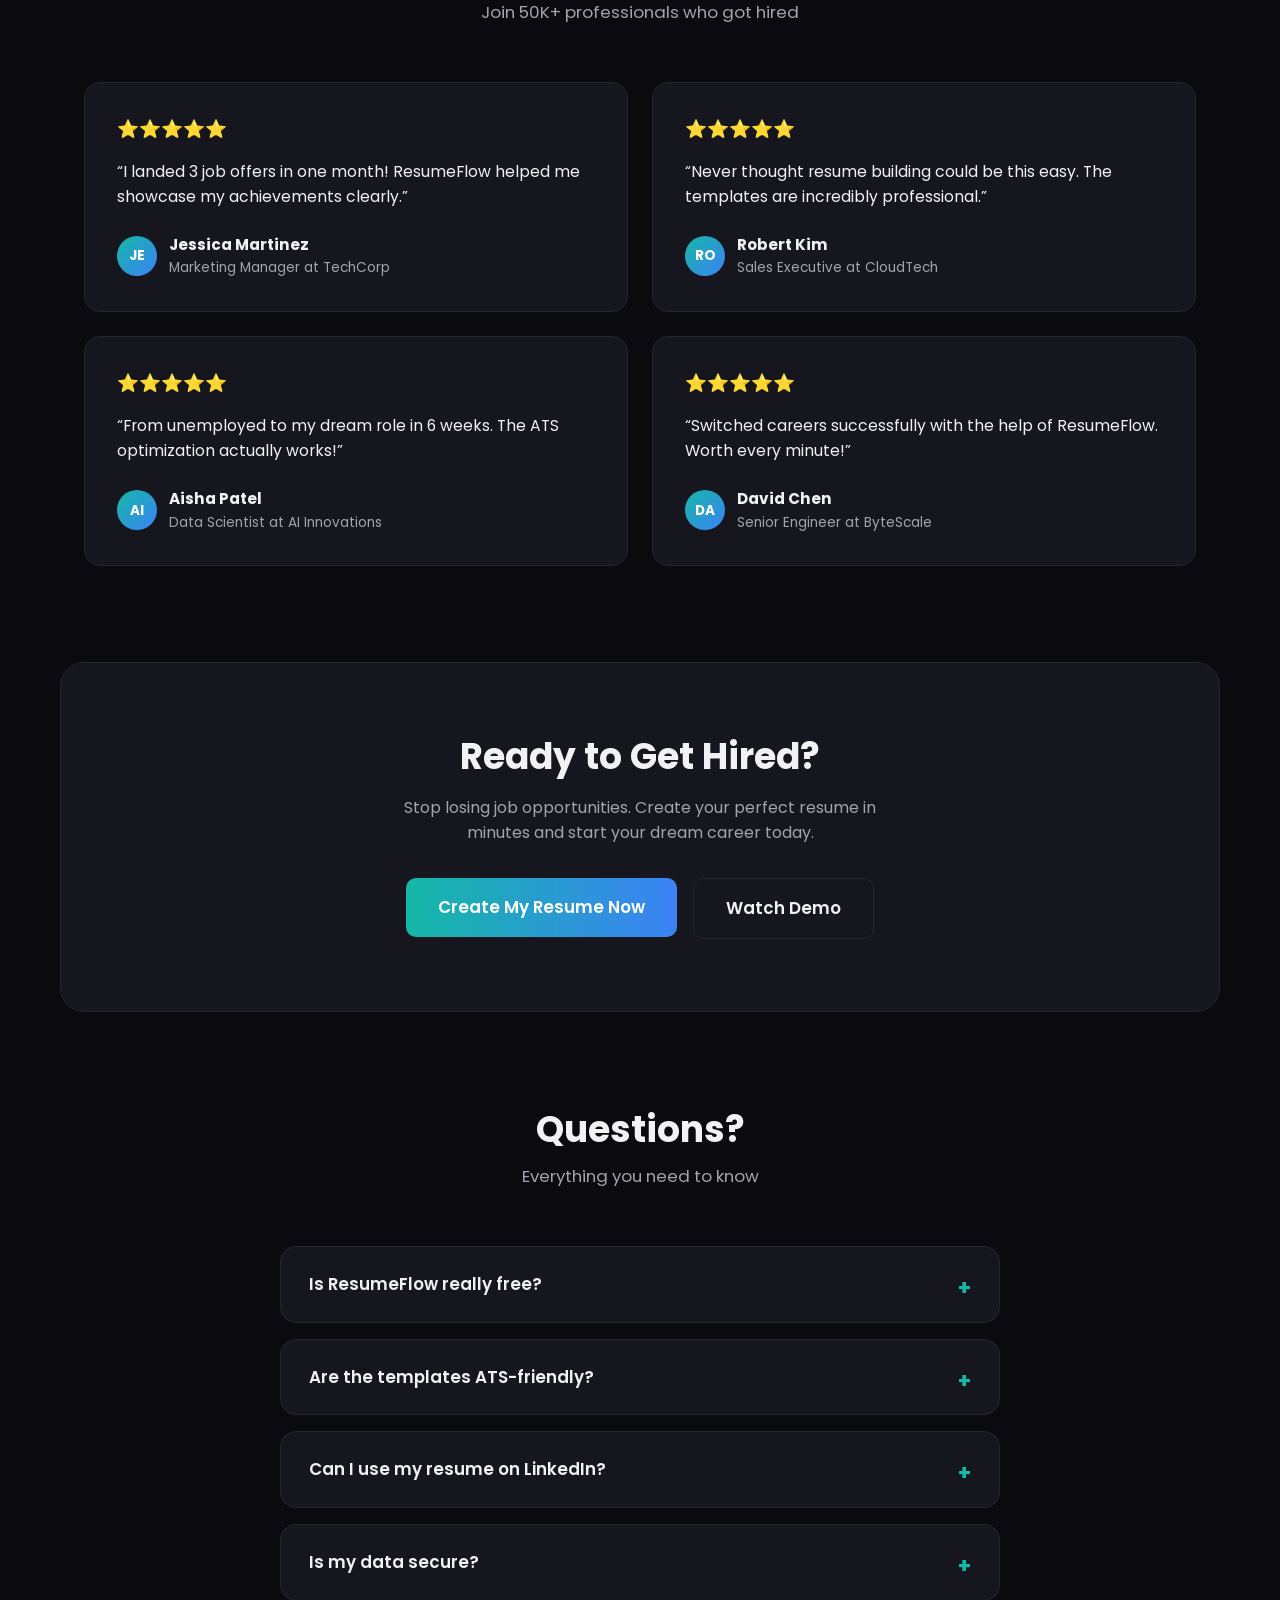
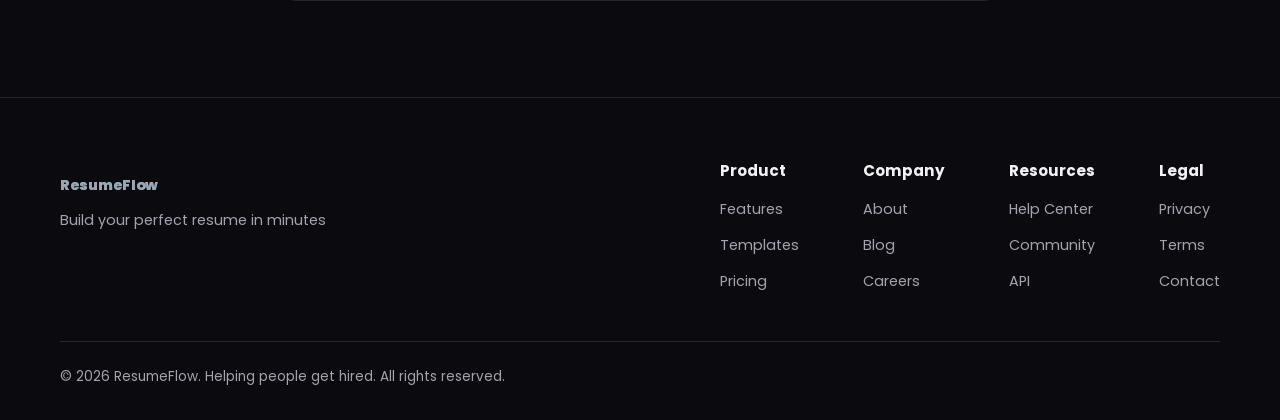
==== commit fa8aa4af: "add login link to navbar" ====
--- a/index.html
+++ b/index.html
@@ -15,14 +15,17 @@
   <header class="site-header">
     <nav class="navbar">
       <a href="#" class="logo">ResumeFlow</a>
-      <ul class="nav-links">
+      <input type="checkbox" id="nav-toggle" class="nav-toggle-input" />
+      <ul class="nav-links" id="nav-links">
         <li><a href="#features">Features</a></li>
         <li><a href="#how-it-works">How It Works</a></li>
         <li><a href="#templates">Templates</a></li>
         <li><a href="#success-stories">Success Stories</a></li>
         <li><a href="#faq">FAQ</a></li>
       </ul>
-      <a href="#" class="btn btn-primary btn-small">Start Free</a>
+      <a href="login.html" class="nav-login-link">Log In</a>
+<a href="signup.html" class="btn btn-primary btn-small">Start Free</a>
+      <label for="nav-toggle" class="nav-toggle" aria-label="Toggle menu"></label>
     </nav>
   </header>
 
--- a/style.css
+++ b/style.css
@@ -110,6 +110,7 @@
 }
 
 .navbar {
+  position: relative;
   max-width: var(--max-width);
   margin: 0 auto;
   padding: 18px 24px;
@@ -131,6 +132,8 @@
 
 .nav-links {
   list-style: none;
+  margin: 0;
+  padding: 0;
   display: flex;
   gap: 32px;
   flex: 1;
@@ -145,6 +148,50 @@
 
 .nav-links a:hover {
   color: var(--text);
+}
+
+.nav-toggle-input {
+  position: absolute;
+  opacity: 0;
+  pointer-events: none;
+}
+
+.nav-toggle {
+  display: none;
+  position: relative;
+  width: 28px;
+  height: 20px;
+  cursor: pointer;
+}
+
+.nav-toggle::before,
+.nav-toggle::after {
+  content: "";
+  position: absolute;
+  left: 0;
+  width: 100%;
+  height: 2px;
+  background-color: var(--text);
+  transition: transform 0.2s ease, box-shadow 0.2s ease;
+  box-shadow: 0 9px 0 0 var(--text);
+}
+
+.nav-toggle::before {
+  top: 0;
+}
+
+.nav-toggle::after {
+  bottom: 0;
+  box-shadow: none;
+}
+
+.nav-toggle-input:checked ~ .nav-toggle::before {
+  transform: translateY(9px) rotate(45deg);
+  box-shadow: 0 9px 0 0 transparent;
+}
+
+.nav-toggle-input:checked ~ .nav-toggle::after {
+  transform: translateY(-9px) rotate(-45deg);
 }
 
 .hero {
@@ -708,11 +755,36 @@
     gap: 16px;
   }
 
+  .nav-toggle {
+    display: block;
+    order: 2;
+  }
+
+  .btn-small {
+    order: 1;
+  }
+
   .nav-links {
-    order: 3;
-    width: 100%;
-    justify-content: center;
+    position: absolute;
+    top: 100%;
+    left: 0;
+    right: 0;
+    background-color: var(--bg);
+    border-bottom: 1px solid var(--card-border);
+    flex-direction: column;
+    align-items: center;
     gap: 20px;
+    max-height: 0;
+    overflow: hidden;
+    margin: 0;
+    padding: 0 20px;
+    transition: max-height 0.25s ease, padding 0.25s ease;
+    z-index: 20;
+  }
+
+  .nav-toggle-input:checked ~ .nav-links {
+    max-height: 320px;
+    padding: 20px;
   }
 
   .hero {
@@ -762,3 +834,14 @@
     gap: 32px;
   }
 }
+.nav-login-link {
+  color: #ffffff;
+  text-decoration: none;
+  font-size: 14px;
+  font-weight: 500;
+  margin-right: 4px;
+}
+
+.nav-login-link:hover {
+  color: #4DD4CD;
+}
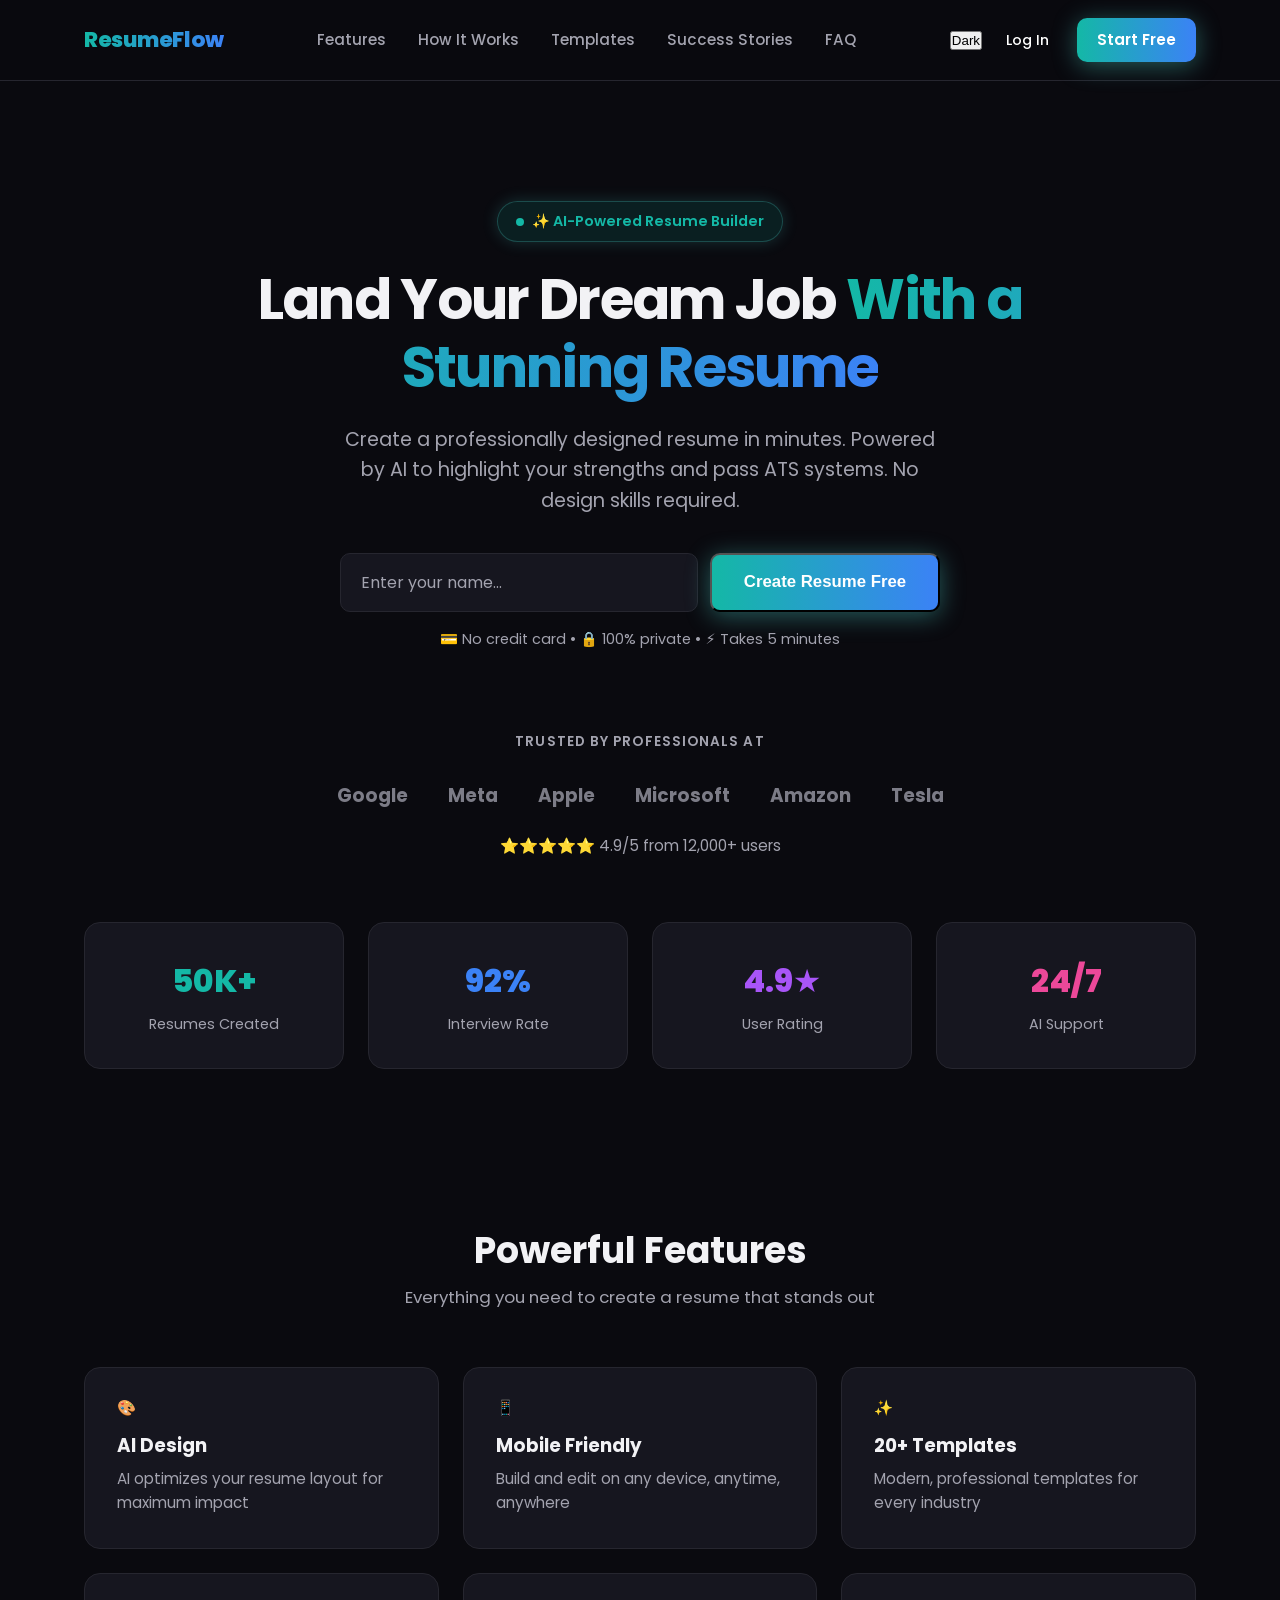
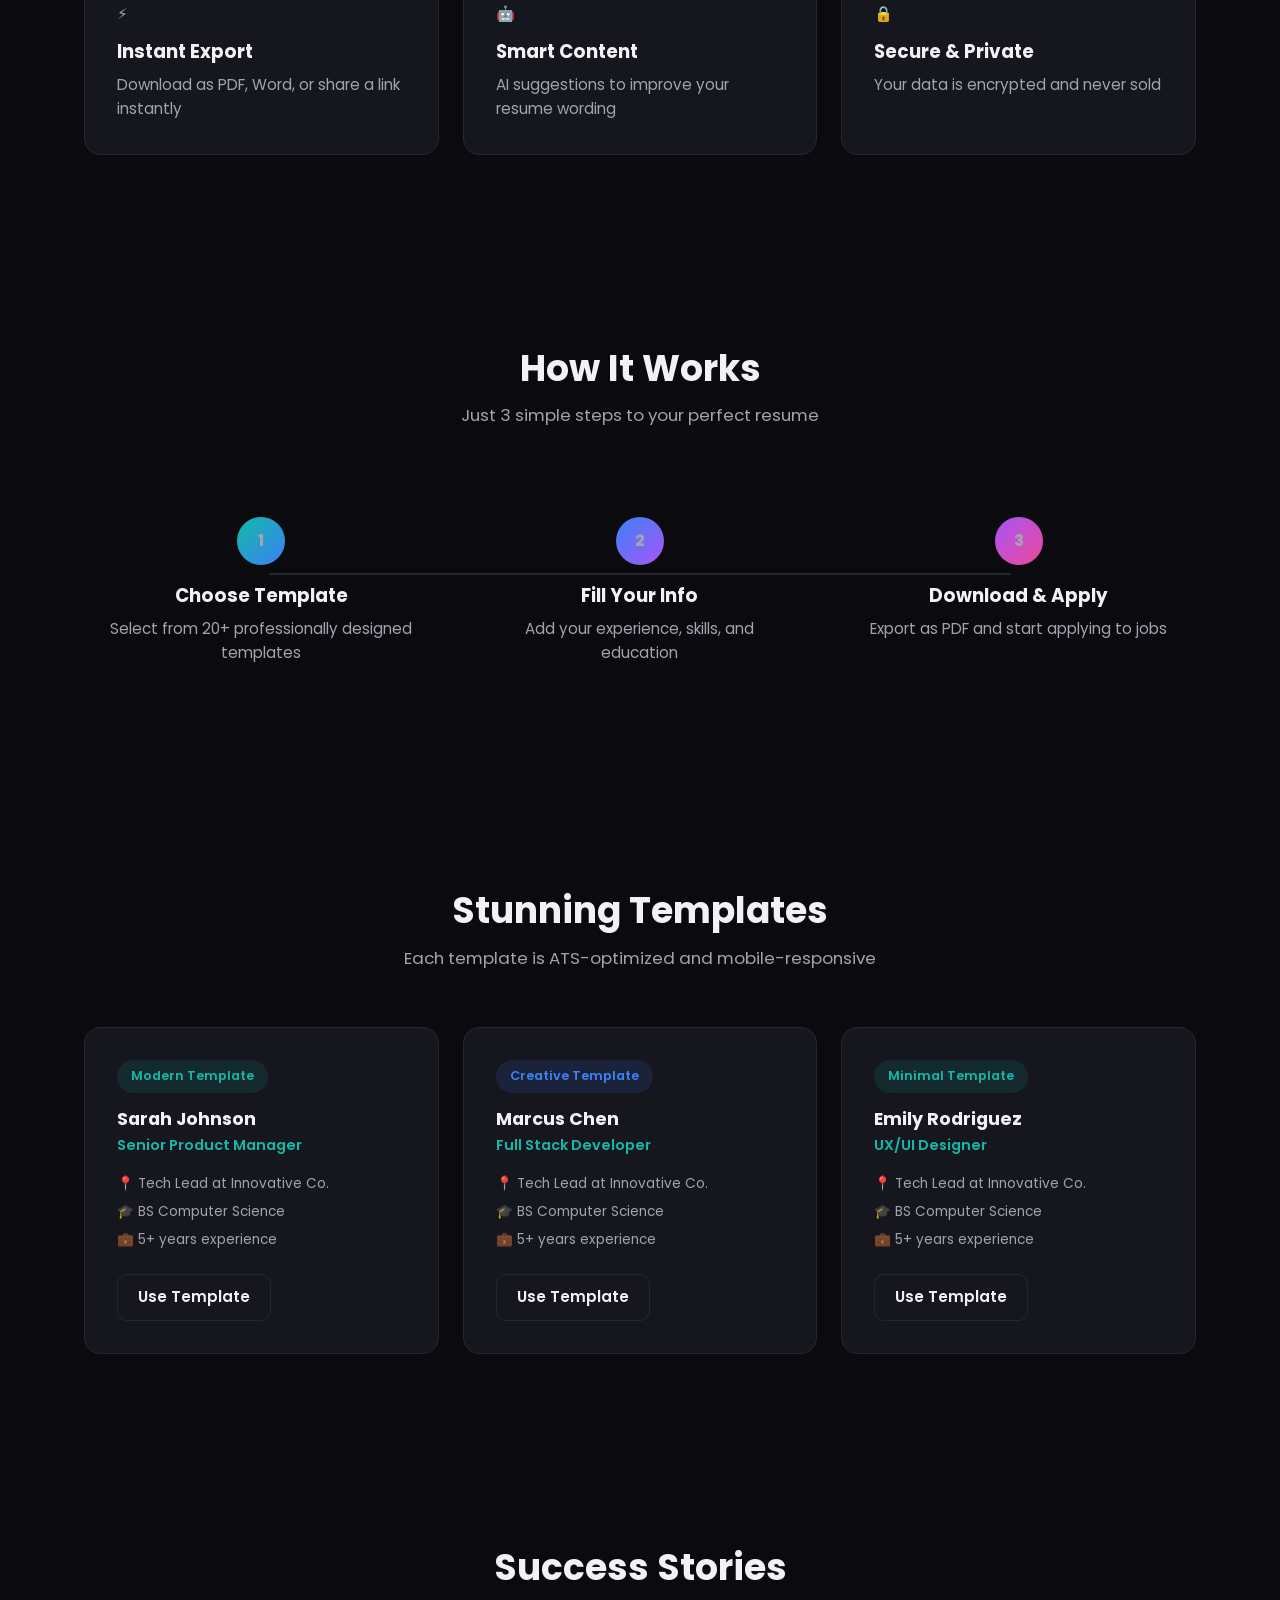
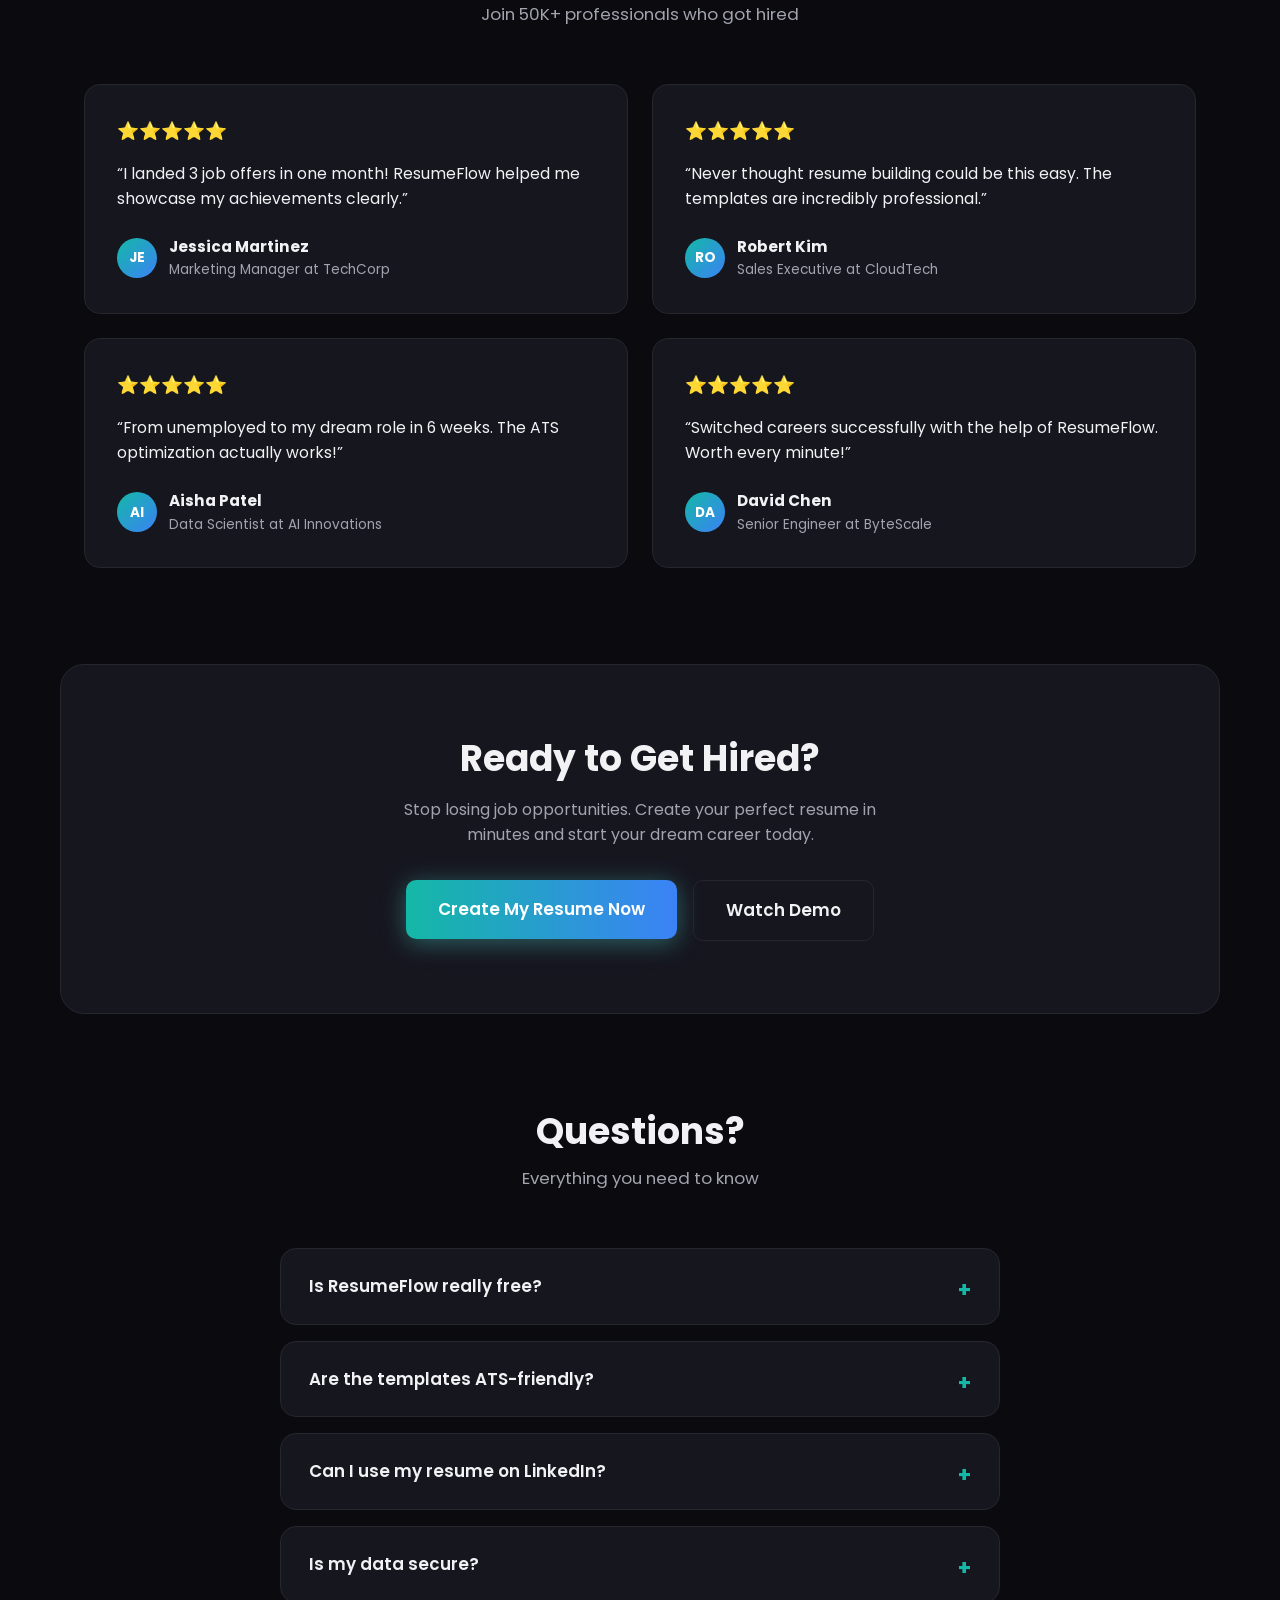
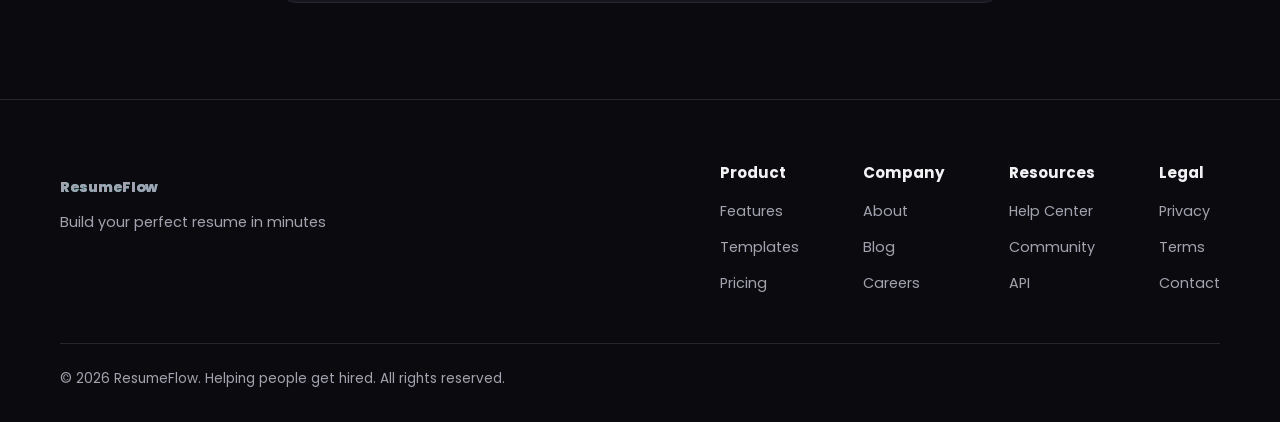
==== commit 330fd5cb: "Update index.html" ====
--- a/index.html
+++ b/index.html
@@ -23,6 +23,7 @@
         <li><a href="#success-stories">Success Stories</a></li>
         <li><a href="#faq">FAQ</a></li>
       </ul>
+      <button id="theme-toggle" class="theme-toggle-btn" aria-label="Toggle dark mode">Dark</button>
       <a href="login.html" class="nav-login-link">Log In</a>
 <a href="signup.html" class="btn btn-primary btn-small">Start Free</a>
       <label for="nav-toggle" class="nav-toggle" aria-label="Toggle menu"></label>
--- a/style.css
+++ b/style.css
@@ -844,4 +844,16 @@
 
 .nav-login-link:hover {
   color: #4DD4CD;
+}
+.btn-primary {
+  box-shadow: 0 4px 24px rgba(77, 212, 205, 0.4);
+}
+
+.btn-primary:hover {
+  box-shadow: 0 6px 32px rgba(77, 212, 205, 0.55);
+}
+
+.eyebrow {
+  box-shadow: 0 0 16px rgba(77, 212, 205, 0.2);
+  border: 1px solid rgba(77, 212, 205, 0.25);
 }
